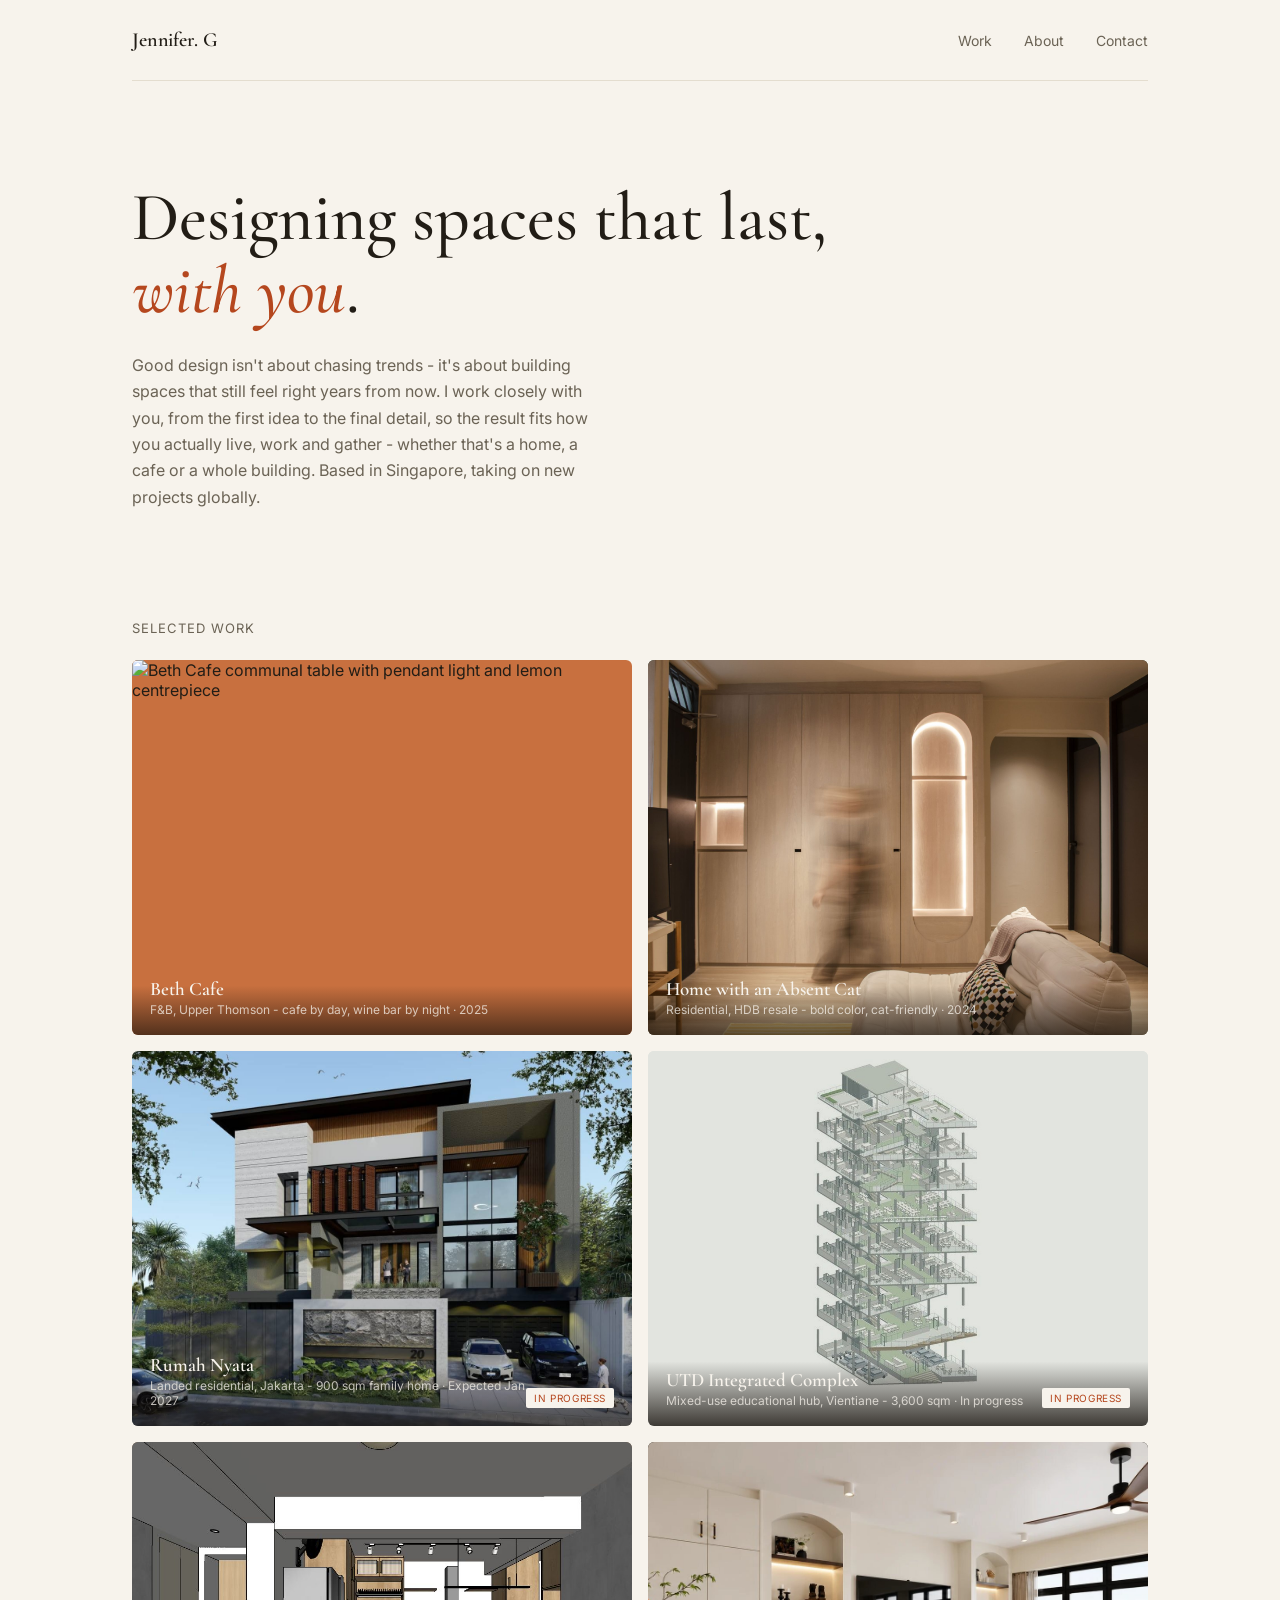
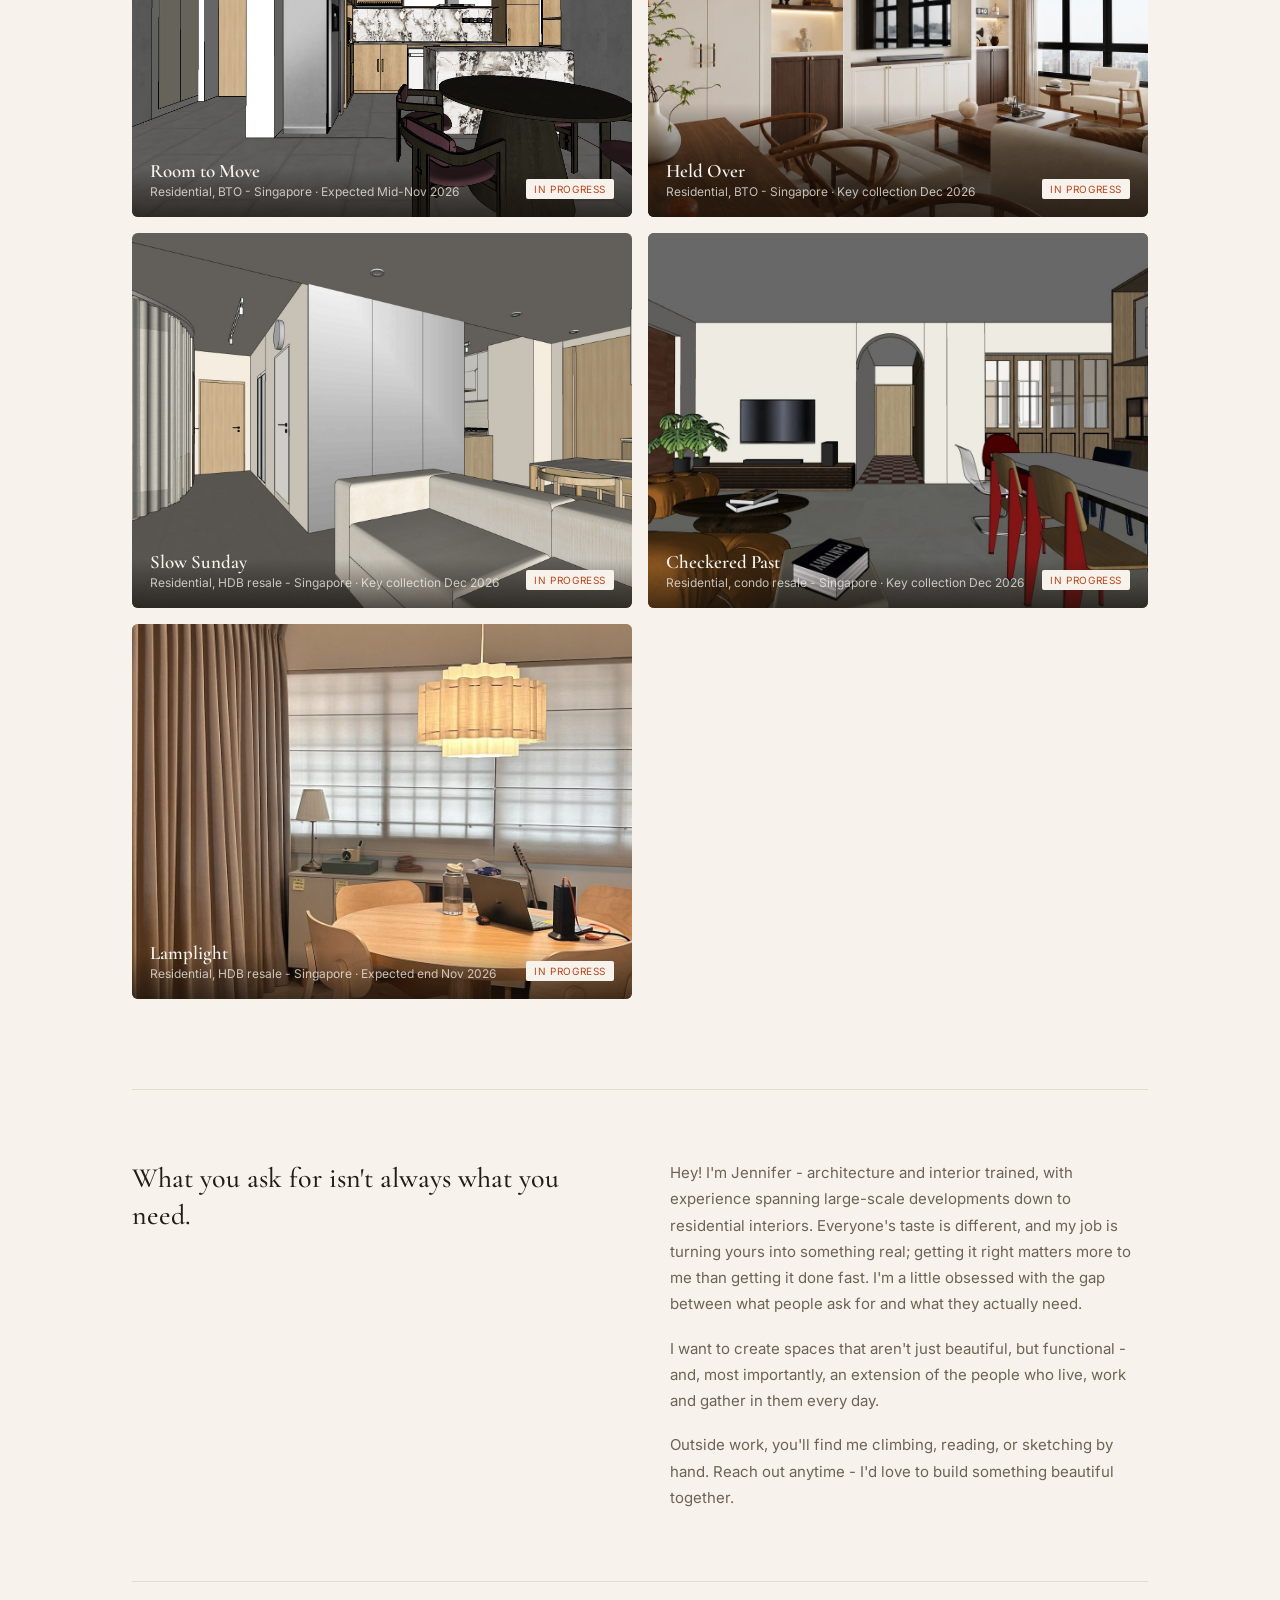
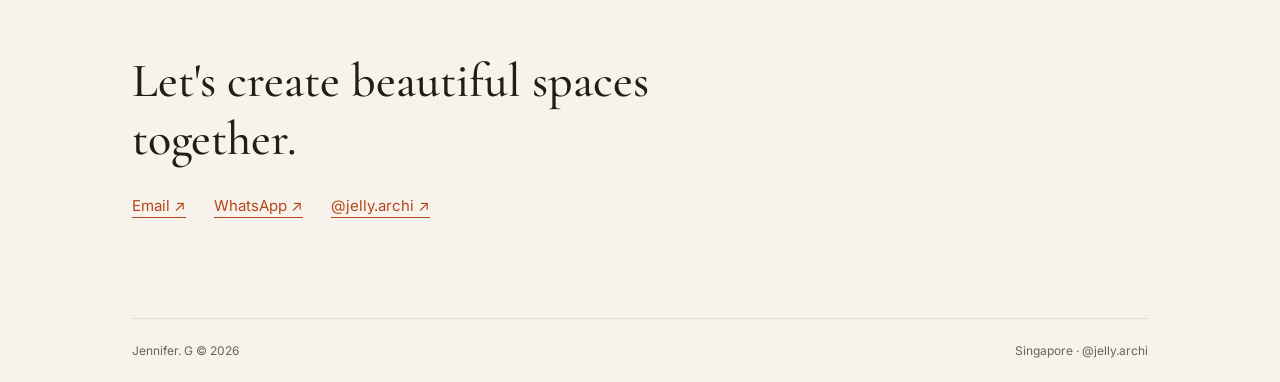
==== index.html @ eda29900 "Held Over: new living and dining renders, new cover Five wide renders shown full width and uncropped" ====
<!DOCTYPE html>
<html lang="en">
<head>
<meta charset="UTF-8">
<meta name="viewport" content="width=device-width, initial-scale=1.0">
<title>Jennifer. G - Interiors &amp; Architecture</title>
<link rel="preconnect" href="https://fonts.googleapis.com">
<link rel="preconnect" href="https://fonts.gstatic.com" crossorigin>
<link href="https://fonts.googleapis.com/css2?family=Cormorant+Garamond:ital,wght@0,500;0,600;1,500&family=Inter:wght@400;500&display=swap" rel="stylesheet">
<link rel="stylesheet" href="styles.css">
<link rel="icon" href="favicon.ico" sizes="any">
<link rel="icon" type="image/png" href="favicon-32.png">
<link rel="apple-touch-icon" href="apple-touch-icon.png">
</head>
<body>

<div class="wrap">

  <nav>
    <div class="logo">Jennifer. G</div>
    <div class="links">
      <a href="#work">Work</a>
      <a href="#about">About</a>
      <a href="#contact">Contact</a>
    </div>
  </nav>

  <section class="hero">
    <h1>Designing spaces that last, <em>with you</em>.</h1>
    <p>Good design isn't about chasing trends - it's about building spaces that still feel right years from now. I work closely with you, from the first idea to the final detail, so the result fits how you actually live, work and gather - whether that's a home, a cafe or a whole building. Based in Singapore, taking on new projects globally.</p>
  </section>

  <section class="work" id="work">
    <div class="section-label">Selected work</div>
    <div class="grid">

      <a class="card ph1" href="beth-cafe.html">
        <img loading="lazy" decoding="async" src="hero.jpg" alt="Beth Cafe communal table with pendant light and lemon centrepiece">
        <div class="meta">
          <div>
            <span class="name">Beth Cafe</span>
            <span class="room">F&amp;B, Upper Thomson - cafe by day, wine bar by night · 2025</span>
          </div>
        </div>
      </a>

      <a class="card ph2" href="absent-cat.html">
        <img loading="lazy" decoding="async" src="cindy-hero.jpg" alt="Home with an Absent Cat living room with arched lit niche">
        <div class="meta">
          <div>
            <span class="name">Home with an Absent Cat</span>
            <span class="room">Residential, HDB resale - bold color, cat-friendly · 2024</span>
          </div>
        </div>
      </a>

      <a class="card ph3" href="rumah-nyata.html">
        <img loading="lazy" decoding="async" src="rumah-hero.jpg" alt="Rumah Nyata exterior facade at dusk">
        <div class="meta">
          <div>
            <span class="name">Rumah Nyata</span>
            <span class="room">Landed residential, Jakarta - 900 sqm family home · Expected Jan 2027</span>
          </div>
          <span class="tag">In progress</span>
        </div>
      </a>

      <a class="card ph8" href="utd-integrated-complex.html">
        <img loading="lazy" decoding="async" src="utd-cover.jpg" alt="UTD Integrated Complex exploded axonometric">
        <div class="meta">
          <div>
            <span class="name">UTD Integrated Complex</span>
            <span class="room">Mixed-use educational hub, Vientiane - 3,600 sqm · In progress</span>
          </div>
          <span class="tag">In progress</span>
        </div>
      </a>

      <a class="card ph4" href="room-to-move.html">
        <img loading="lazy" decoding="async" src="room-hero.jpg" alt="Room to Move kitchen with marble waterfall island">
        <div class="meta">
          <div>
            <span class="name">Room to Move</span>
            <span class="room">Residential, BTO - Singapore · Expected Mid-Nov 2026</span>
          </div>
          <span class="tag">In progress</span>
        </div>
      </a>

      <a class="card ph5" href="held-over.html">
        <img loading="lazy" decoding="async" src="held-living-hero.jpg" alt="Held Over living room with arched lit niches and city view windows">
        <div class="meta">
          <div>
            <span class="name">Held Over</span>
            <span class="room">Residential, BTO - Singapore · Key collection Dec 2026</span>
          </div>
          <span class="tag">In progress</span>
        </div>
      </a>

      <a class="card ph6" href="slow-sunday.html">
        <img loading="lazy" decoding="async" src="slow-sunday-living-curtain.jpg" alt="Slow Sunday living room between the curved curtains and the dining area">
        <div class="meta">
          <div>
            <span class="name">Slow Sunday</span>
            <span class="room">Residential, HDB resale - Singapore · Key collection Dec 2026</span>
          </div>
          <span class="tag">In progress</span>
        </div>
      </a>

      <a class="card ph9" href="checkered-past.html">
        <img loading="lazy" decoding="async" src="checkered-living.jpg" alt="Checkered Past living and dining room looking toward the arched doorway and checkerboard entry">
        <div class="meta">
          <div>
            <span class="name">Checkered Past</span>
            <span class="room">Residential, condo resale - Singapore · Key collection Dec 2026</span>
          </div>
          <span class="tag">In progress</span>
        </div>
      </a>

      <a class="card ph7" href="lamplight.html">
        <img loading="lazy" decoding="async" src="lamplight-cover.jpg" alt="Lamplight dining corner under a glowing pleated pendant, with taupe curtains and a round oak table">
        <div class="meta">
          <div>
            <span class="name">Lamplight</span>
            <span class="room">Residential, HDB resale - Singapore · Expected end Nov 2026</span>
          </div>
          <span class="tag">In progress</span>
        </div>
      </a>

    </div>
  </section>

  <section class="about" id="about">
    <h2>What you ask for isn't always what you need.</h2>
    <div class="about-text">
      <p>
        Hey! I'm Jennifer - architecture and interior trained, with experience spanning large-scale developments down to residential interiors. Everyone's taste is different, and my job is turning yours into something real; getting it right matters more to me than getting it done fast. I'm a little obsessed with the gap between what people ask for and what they actually need.
      </p>
      <p>
        I want to create spaces that aren't just beautiful, but functional - and, most importantly, an extension of the people who live, work and gather in them every day.
      </p>
      <p>
        Outside work, you'll find me climbing, reading, or sketching by hand. Reach out anytime - I'd love to build something beautiful together.
      </p>
    </div>
  </section>

  <section class="contact" id="contact">
    <h2>Let's create beautiful spaces together.</h2>
    <div class="links">
      <a class="cta" href="mailto:jennifer.gautama.97@gmail.com">Email ↗</a>
      <a class="cta" href="https://wa.me/6596407250" target="_blank" rel="noopener">WhatsApp ↗</a>
      <a class="cta" href="https://instagram.com/jelly.archi" target="_blank" rel="noopener">@jelly.archi ↗</a>
    </div>
  </section>

  <footer>
    <span>Jennifer. G © 2026</span>
    <span>Singapore · <a href="https://instagram.com/jelly.archi" target="_blank" rel="noopener">@jelly.archi</a></span>
  </footer>

</div>

</body>
</html>
---- styles.css ----
:root {
  --bg: #F7F3EC;
  --bg-card: #EFE8D9;
  --ink: #221D16;
  --ink-soft: #6B6355;
  --line: #E4DDCF;
  --accent: #B5471E;
  --font-display: 'Cormorant Garamond', serif;
  --font-body: 'Inter', -apple-system, sans-serif;
}

* { box-sizing: border-box; margin: 0; padding: 0; }

body {
  background: var(--bg);
  color: var(--ink);
  font-family: var(--font-body);
  -webkit-font-smoothing: antialiased;
}

a { color: inherit; text-decoration: none; }

.wrap {
  max-width: 1080px;
  margin: 0 auto;
  padding: 0 32px;
}

/* ---------- nav ---------- */

nav {
  display: flex;
  align-items: center;
  justify-content: space-between;
  flex-wrap: wrap;
  gap: 10px;
  padding: 28px 0;
  border-bottom: 1px solid var(--line);
}

nav .logo {
  font-family: var(--font-display);
  font-weight: 600;
  font-size: 20px;
  letter-spacing: 0.01em;
}

nav .links {
  display: flex;
  gap: 32px;
  font-size: 14px;
  color: var(--ink-soft);
}

nav .links a:hover { color: var(--ink); }

/* ---------- hero ---------- */

.hero {
  padding: 100px 0 70px;
}

.hero h1 {
  font-family: var(--font-display);
  font-weight: 500;
  font-size: clamp(40px, 6vw, 68px);
  line-height: 1.08;
  max-width: 780px;
}

.hero h1 em {
  color: var(--accent);
  font-style: italic;
}

.hero p {
  max-width: 460px;
  margin-top: 24px;
  font-size: 16px;
  line-height: 1.65;
  color: var(--ink-soft);
}

/* ---------- work grid ---------- */

.section-label {
  font-size: 13px;
  color: var(--ink-soft);
  text-transform: uppercase;
  letter-spacing: 0.08em;
  margin-bottom: 24px;
}

.work {
  padding: 40px 0 90px;
}

.grid {
  display: grid;
  grid-template-columns: repeat(2, 1fr);
  gap: 16px;
}

/* tablets & phones: one project per row */
@media (max-width: 900px) {
  .grid { grid-template-columns: 1fr; }
}

.card {
  position: relative;
  background: var(--bg-card);
  aspect-ratio: 4/3;
  display: flex;
  align-items: flex-end;
  overflow: hidden;
  border-radius: 6px;
}

.card.ph1 { background: #C8703F; }
.card.ph2 { background: #3E4A3D; }
.card.ph3 { background: #D9CBB4; }
.card.ph4 { background: #8A6B52; }
.card.ph5 { background: #221D16; }
.card.ph6 { background: #CDBFA8; }
.card.ph7 { background: #B89A74; }
.card.ph8 { background: #E2E5DF; }
.card.ph9 { background: #9C4A35; }
.card.ph8 .meta,
.card.ph5 .meta { background: linear-gradient(to top, rgba(20,15,10,0.8), rgba(20,15,10,0) 85%); }
.card.ph5 .name, .card.ph5 .room { text-shadow: 0 1px 12px rgba(20,15,10,0.6); }
.card.ph5 .meta { padding-top: 56px; background: linear-gradient(to top, rgba(20,15,10,0.8), rgba(20,15,10,0.5) 60%, rgba(20,15,10,0)); }

.card img {
  position: absolute;
  inset: 0;
  width: 100%;
  height: 100%;
  object-fit: cover;
}

.card .meta {
  position: relative;
  z-index: 1;
  width: 100%;
  padding: 18px;
  display: flex;
  justify-content: space-between;
  align-items: flex-end;
  background: linear-gradient(to top, rgba(20,15,10,0.65), rgba(20,15,10,0) 65%);
}

.card .name {
  color: #F7F3EC;
  font-family: var(--font-display);
  font-weight: 600;
  font-size: 19px;
}

.card .room {
  color: #F7F3EC;
  opacity: 0.75;
  font-size: 12px;
  display: block;
  margin-top: 2px;
}

.tag {
  font-size: 10px;
  letter-spacing: 0.06em;
  text-transform: uppercase;
  color: var(--accent);
  background: #F7F3EC;
  padding: 4px 8px;
  border-radius: 2px;
  white-space: nowrap;
}

/* ---------- about ---------- */

.about {
  padding: 70px 0;
  border-top: 1px solid var(--line);
  display: grid;
  grid-template-columns: 1fr 1fr;
  gap: 60px;
}

.about h2 {
  font-family: var(--font-display);
  font-weight: 500;
  font-size: 28px;
  line-height: 1.3;
}

.about p {
  font-size: 15px;
  line-height: 1.75;
  color: var(--ink-soft);
}

.about p + p {
  margin-top: 18px;
}

/* ---------- contact ---------- */

.contact {
  padding: 70px 0 100px;
  border-top: 1px solid var(--line);
}

.contact h2 {
  font-family: var(--font-display);
  font-size: clamp(32px, 5vw, 48px);
  font-weight: 500;
  max-width: 620px;
}

.contact .links {
  display: flex;
  flex-wrap: wrap;
  gap: 28px;
  margin-top: 28px;
}

.contact .cta {
  display: inline-block;
  font-size: 15px;
  color: var(--accent);
  border-bottom: 1px solid var(--accent);
  padding-bottom: 2px;
}

footer {
  padding: 24px 0;
  border-top: 1px solid var(--line);
  font-size: 12px;
  color: var(--ink-soft);
  display: flex;
  justify-content: space-between;
}

/* ---------- project detail pages ---------- */

.back-link {
  display: inline-flex;
  align-items: center;
  gap: 6px;
  font-size: 13px;
  color: var(--ink-soft);
  margin: 32px 0 0;
}

.back-link:hover { color: var(--ink); }

.project-intro {
  padding: 24px 0 28px;
}

.project-intro .tag {
  margin-bottom: 14px;
  display: inline-block;
}

.project-intro h1 {
  font-family: var(--font-display);
  font-weight: 500;
  font-size: clamp(32px, 5vw, 52px);
  line-height: 1.12;
  max-width: 720px;
}

.project-meta {
  margin-top: 20px;
  display: grid;
  grid-template-columns: max-content 1fr;
  column-gap: 16px;
  row-gap: 8px;
  max-width: 420px;
}

.project-meta dt {
  font-size: 12px;
  color: var(--ink-soft);
  text-transform: uppercase;
  letter-spacing: 0.06em;
}

.project-meta dd {
  font-size: 13px;
  color: var(--ink);
}

.project-hero-img {
  width: 100%;
  aspect-ratio: 16/10;
  object-fit: cover;
  display: block;
  border-radius: 6px;
  background: var(--bg-card);
}

/* drawings: show the whole sheet instead of cropping */
.project-hero-img.contain { object-fit: contain; background: #FFFFFF; }

.project-body {
  padding: 40px 0 0;
}

/* no gallery below: leave room before the contact rule */
.project-body.solo { padding-bottom: 90px; }

.project-body p {
  font-family: var(--font-body);
  font-size: 17px;
  line-height: 1.75;
  color: var(--ink-soft);
  max-width: 620px;
}

.project-rule {
  border: none;
  border-top: 1px solid var(--line);
  margin: 40px 0 0;
}

.gallery {
  padding: 36px 0 90px;
  display: grid;
  grid-template-columns: repeat(2, 1fr);
  gap: 16px;
}

.gallery-portrait { grid-template-columns: repeat(3, 1fr); }
.gallery.gallery-portrait img { aspect-ratio: 3/4; }
.gallery.gallery-portrait img.wide { grid-column: 1 / -1; aspect-ratio: 16/9; }
.gallery.gallery-before { padding-top: 0; }

.gallery img {
  width: 100%;
  aspect-ratio: 4/3;
  object-fit: cover;
  display: block;
  background: var(--bg-card);
  border-radius: 6px;
}

.gallery img.full { grid-column: 1 / -1; aspect-ratio: auto; }

/* ---------- responsive ---------- */

@media (max-width: 640px) {
  .wrap { padding: 0 20px; }
  .about { grid-template-columns: 1fr; gap: 24px; padding: 50px 0; }
  nav { padding: 20px 0; }
  nav .links { gap: 16px; font-size: 13px; }
  .hero { padding: 60px 0 44px; }
  .hero p { max-width: 100%; }
  .work { padding: 24px 0 60px; }
  .grid { grid-template-columns: 1fr; }
  .card { aspect-ratio: 3/2; }
  .contact { padding: 50px 0 70px; }
  footer { flex-direction: column; gap: 6px; }
  .project-hero-img { aspect-ratio: 4/3; }
  .gallery, .gallery-portrait { grid-template-columns: 1fr; gap: 12px; }
}

@media (max-width: 400px) {
  .card .meta { flex-direction: column; align-items: flex-start; gap: 8px; }
  nav .logo { font-size: 15px; }
  nav .links { gap: 12px; font-size: 12px; }
}

/* ---------- previous iterations (small thumbnail grid + lightbox) ---------- */

.iterations {
  padding: 36px 0 90px;
  border-top: 1px solid var(--line);
  margin-top: 40px;
}

.iterations .section-label { font-weight: 400; margin-bottom: 18px; }

.iter-grid {
  display: grid;
  grid-template-columns: repeat(auto-fill, minmax(120px, 1fr));
  gap: 10px;
}

.iter-thumb {
  display: block;
  border-radius: 4px;
  overflow: hidden;
  background: var(--bg-card);
}

.iter-thumb img {
  display: block;
  width: 100%;
  height: auto;
  aspect-ratio: 1/1;
  object-fit: cover;
  opacity: 0.85;
  transition: opacity .2s, transform .3s;
}

.iter-thumb:hover img,
.iter-thumb:focus-visible img { opacity: 1; transform: scale(1.04); }

.lightbox {
  border: none;
  padding: 0;
  margin: 0;
  width: 100vw;
  height: 100vh;
  height: 100dvh;
  max-width: none;
  max-height: none;
  background: #14100B;
  color: #F7F3EC;
}

.lightbox[open] { display: flex; align-items: center; justify-content: center; }
.lightbox::backdrop { background: rgba(20,15,10,0.92); }

.lightbox figure {
  flex: 1;
  height: 100%;
  display: flex;
  flex-direction: column;
  align-items: center;
  justify-content: center;
  gap: 12px;
  padding: 56px 8px 24px;
  min-width: 0;
}

.lightbox figure img {
  max-width: 100%;
  max-height: calc(100% - 36px);
  object-fit: contain;
  border-radius: 4px;
}

.lightbox figcaption { font-size: 13px; opacity: 0.75; text-align: center; }

.lightbox button {
  background: none;
  border: none;
  color: inherit;
  cursor: pointer;
  font-size: 40px;
  line-height: 1;
  padding: 12px 16px;
  opacity: 0.75;
  flex: none;
}

.lightbox button:hover { opacity: 1; }
.lightbox .lb-close { position: absolute; top: 8px; right: 8px; font-size: 34px; }

@media (max-width: 640px) {
  .iterations { padding: 28px 0 60px; margin-top: 32px; }
  .iter-grid { grid-template-columns: repeat(3, 1fr); gap: 8px; }
  .lightbox button { padding: 10px 6px; font-size: 32px; }
  .lightbox .lb-prev, .lightbox .lb-next { position: absolute; bottom: 12px; }
  .lightbox .lb-prev { left: 16px; }
  .lightbox .lb-next { right: 16px; }
  .lightbox figure { padding: 56px 0 64px; }
}

/* no gallery above yet: the project rule already draws the line */
.project-rule + .iterations { border-top: none; margin-top: 0; }

/* wide panoramic renders: show the whole frame, one per row */
.project-hero-img.wide { aspect-ratio: auto; height: auto; }
.gallery-wide { grid-template-columns: 1fr; }
.gallery.gallery-wide img { aspect-ratio: auto; height: auto; }
.gallery.gallery-wide { padding-bottom: 0; }
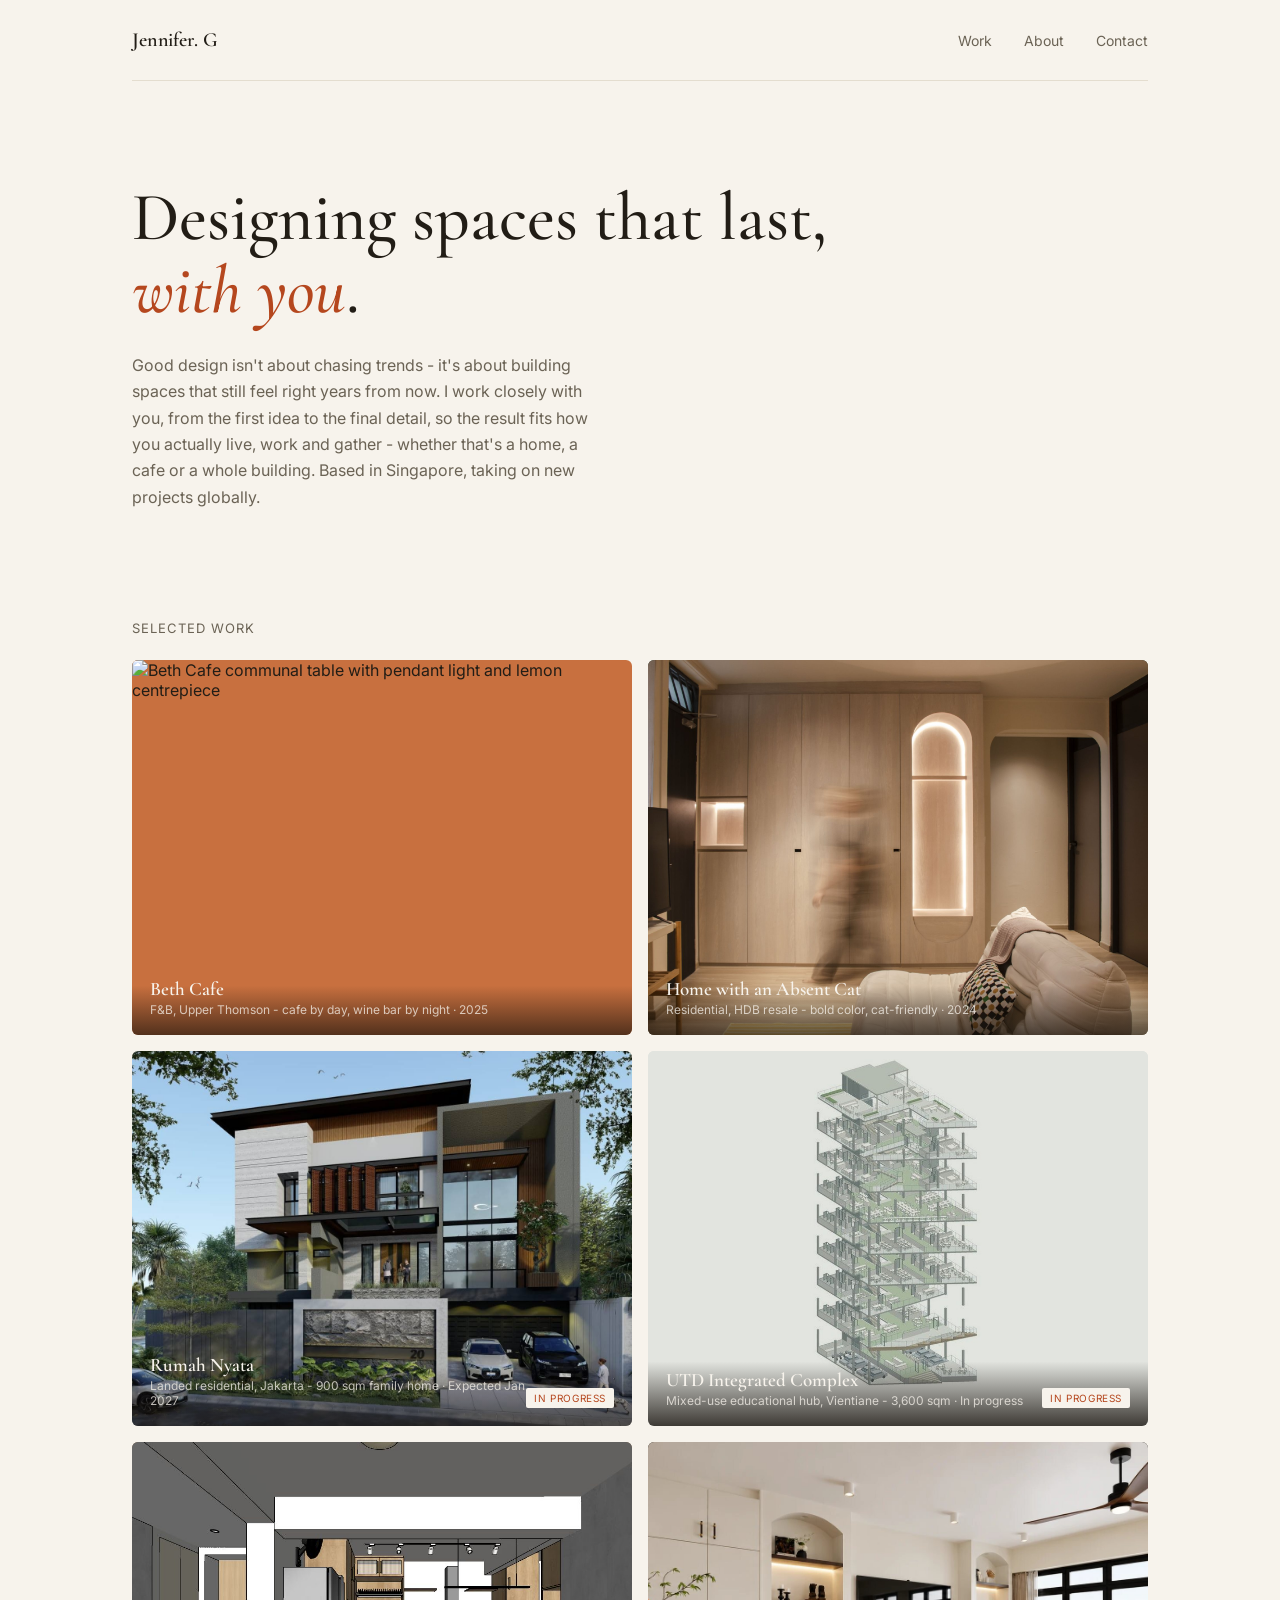
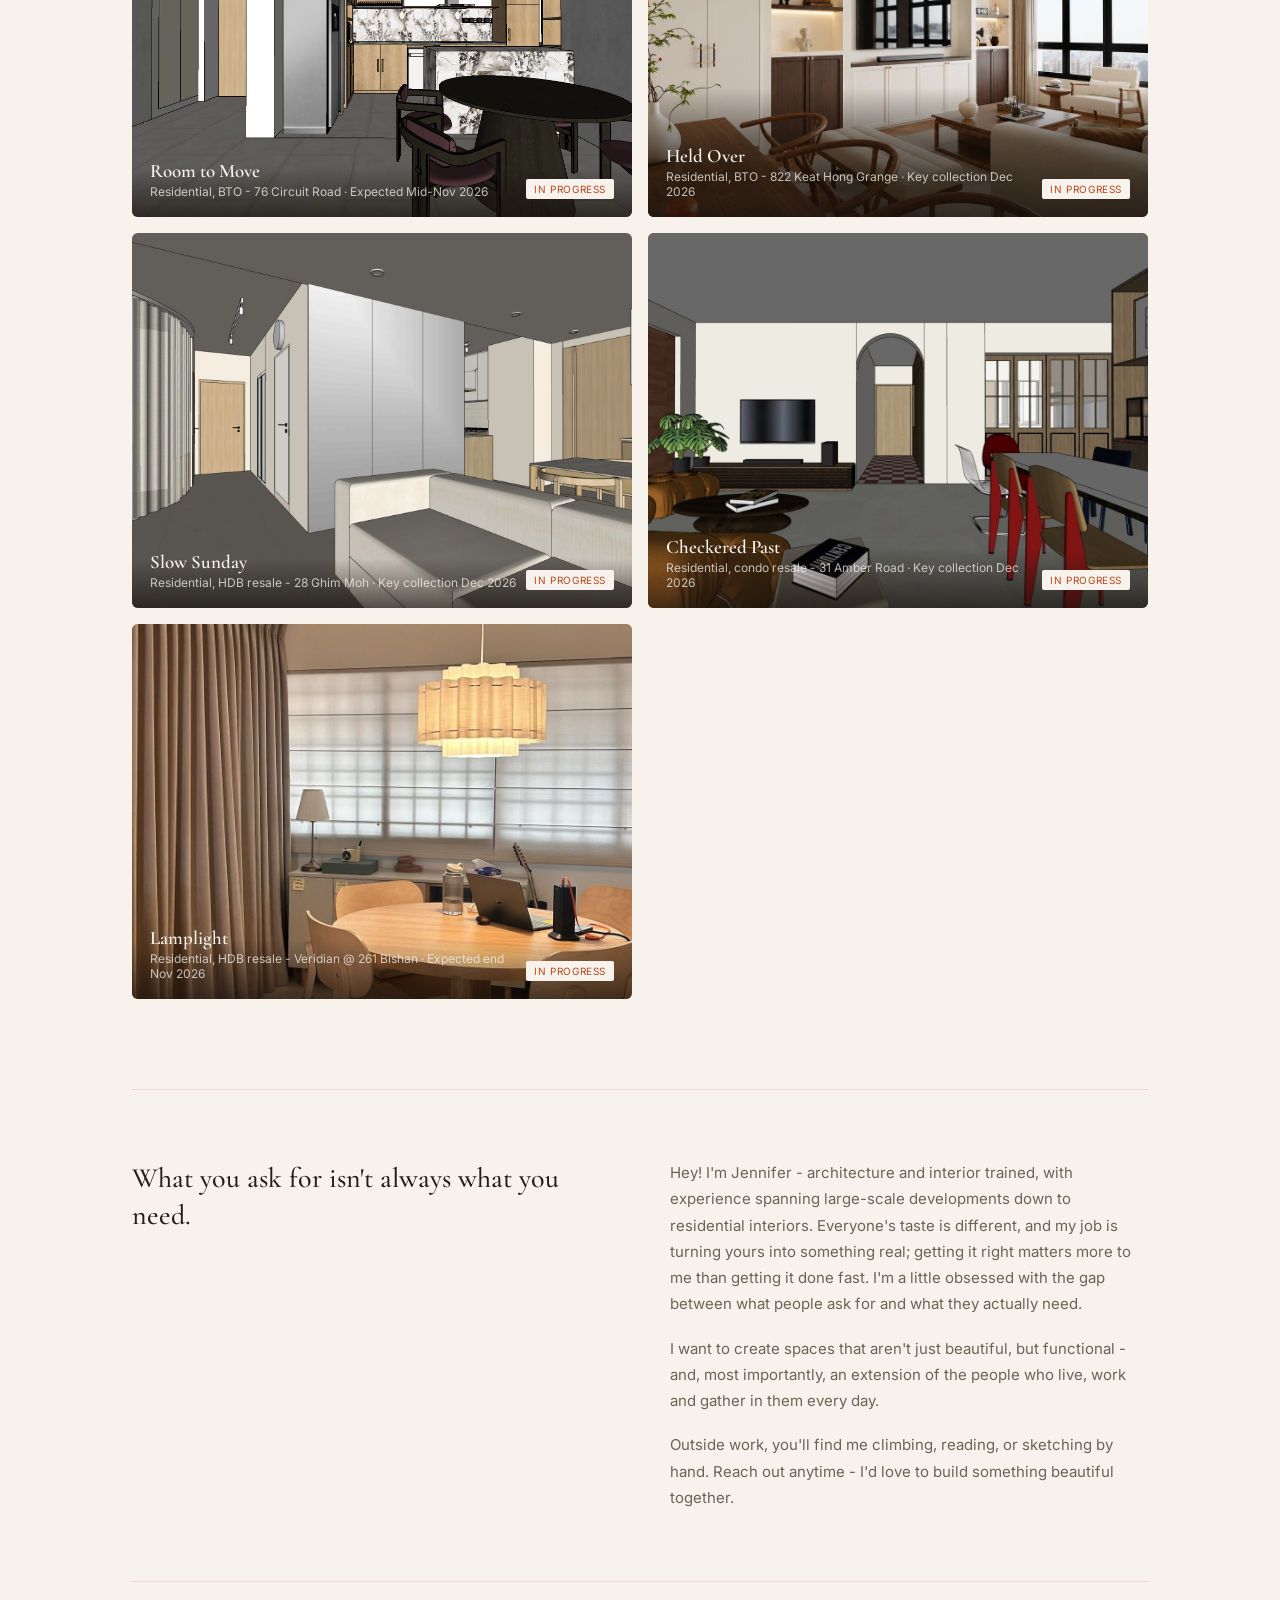
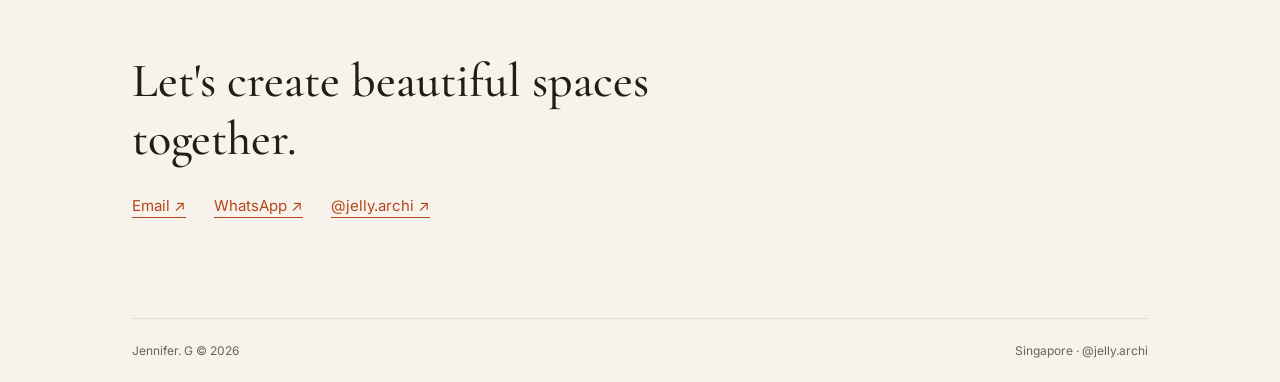
==== commit bc2ad132: "Add project addresses for Held Over, Room to Move, Slow Sunday, Checkered Past and Lamplight Co-Auth" ====
--- a/index.html
+++ b/index.html
@@ -81,7 +81,7 @@
         <div class="meta">
           <div>
             <span class="name">Room to Move</span>
-            <span class="room">Residential, BTO - Singapore · Expected Mid-Nov 2026</span>
+            <span class="room">Residential, BTO - 76 Circuit Road · Expected Mid-Nov 2026</span>
           </div>
           <span class="tag">In progress</span>
         </div>
@@ -92,7 +92,7 @@
         <div class="meta">
           <div>
             <span class="name">Held Over</span>
-            <span class="room">Residential, BTO - Singapore · Key collection Dec 2026</span>
+            <span class="room">Residential, BTO - 822 Keat Hong Grange · Key collection Dec 2026</span>
           </div>
           <span class="tag">In progress</span>
         </div>
@@ -103,7 +103,7 @@
         <div class="meta">
           <div>
             <span class="name">Slow Sunday</span>
-            <span class="room">Residential, HDB resale - Singapore · Key collection Dec 2026</span>
+            <span class="room">Residential, HDB resale - 28 Ghim Moh · Key collection Dec 2026</span>
           </div>
           <span class="tag">In progress</span>
         </div>
@@ -114,7 +114,7 @@
         <div class="meta">
           <div>
             <span class="name">Checkered Past</span>
-            <span class="room">Residential, condo resale - Singapore · Key collection Dec 2026</span>
+            <span class="room">Residential, condo resale - 31 Amber Road · Key collection Dec 2026</span>
           </div>
           <span class="tag">In progress</span>
         </div>
@@ -125,7 +125,7 @@
         <div class="meta">
           <div>
             <span class="name">Lamplight</span>
-            <span class="room">Residential, HDB resale - Singapore · Expected end Nov 2026</span>
+            <span class="room">Residential, HDB resale - Veridian @ 261 Bishan · Expected end Nov 2026</span>
           </div>
           <span class="tag">In progress</span>
         </div>
--- a/styles.css
+++ b/styles.css
@@ -477,3 +477,4 @@
 .gallery-wide { grid-template-columns: 1fr; }
 .gallery.gallery-wide img { aspect-ratio: auto; height: auto; }
 .gallery.gallery-wide { padding-bottom: 0; }
+.project-body p + p { margin-top: 18px; }
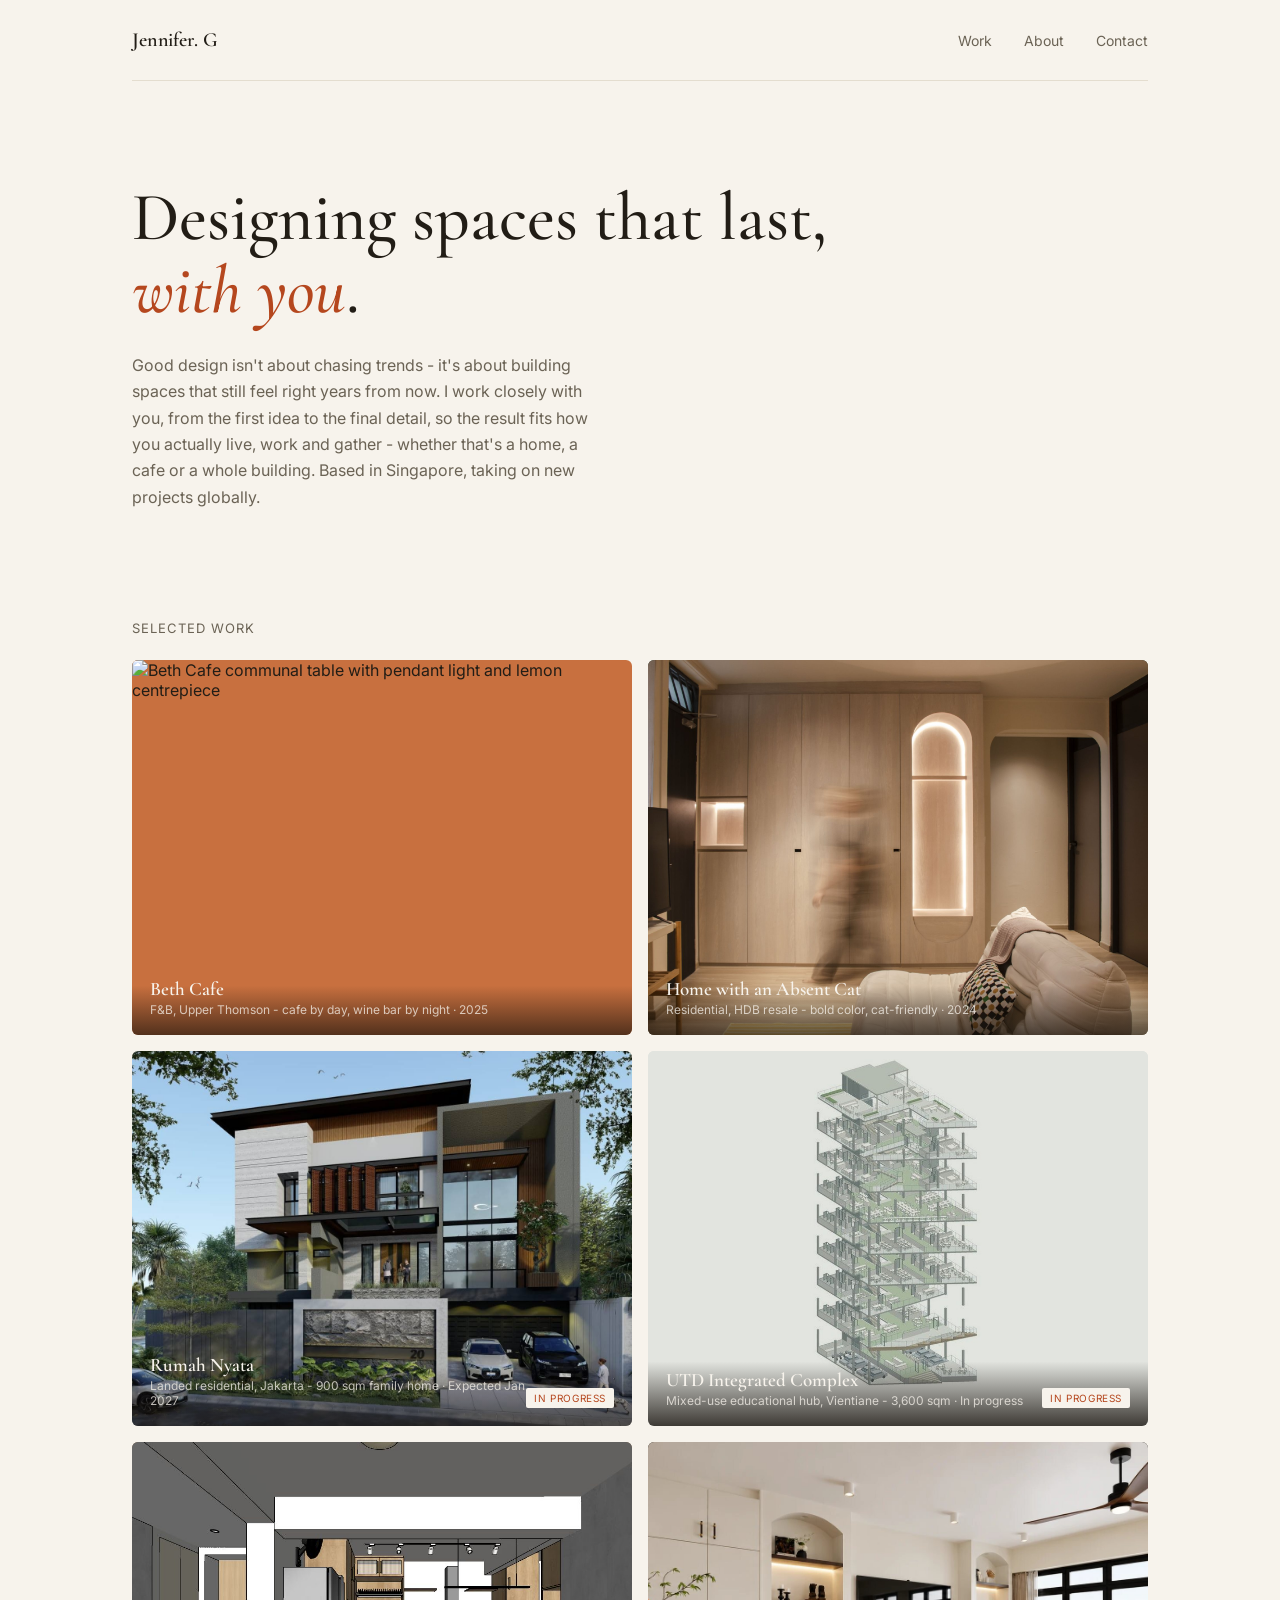
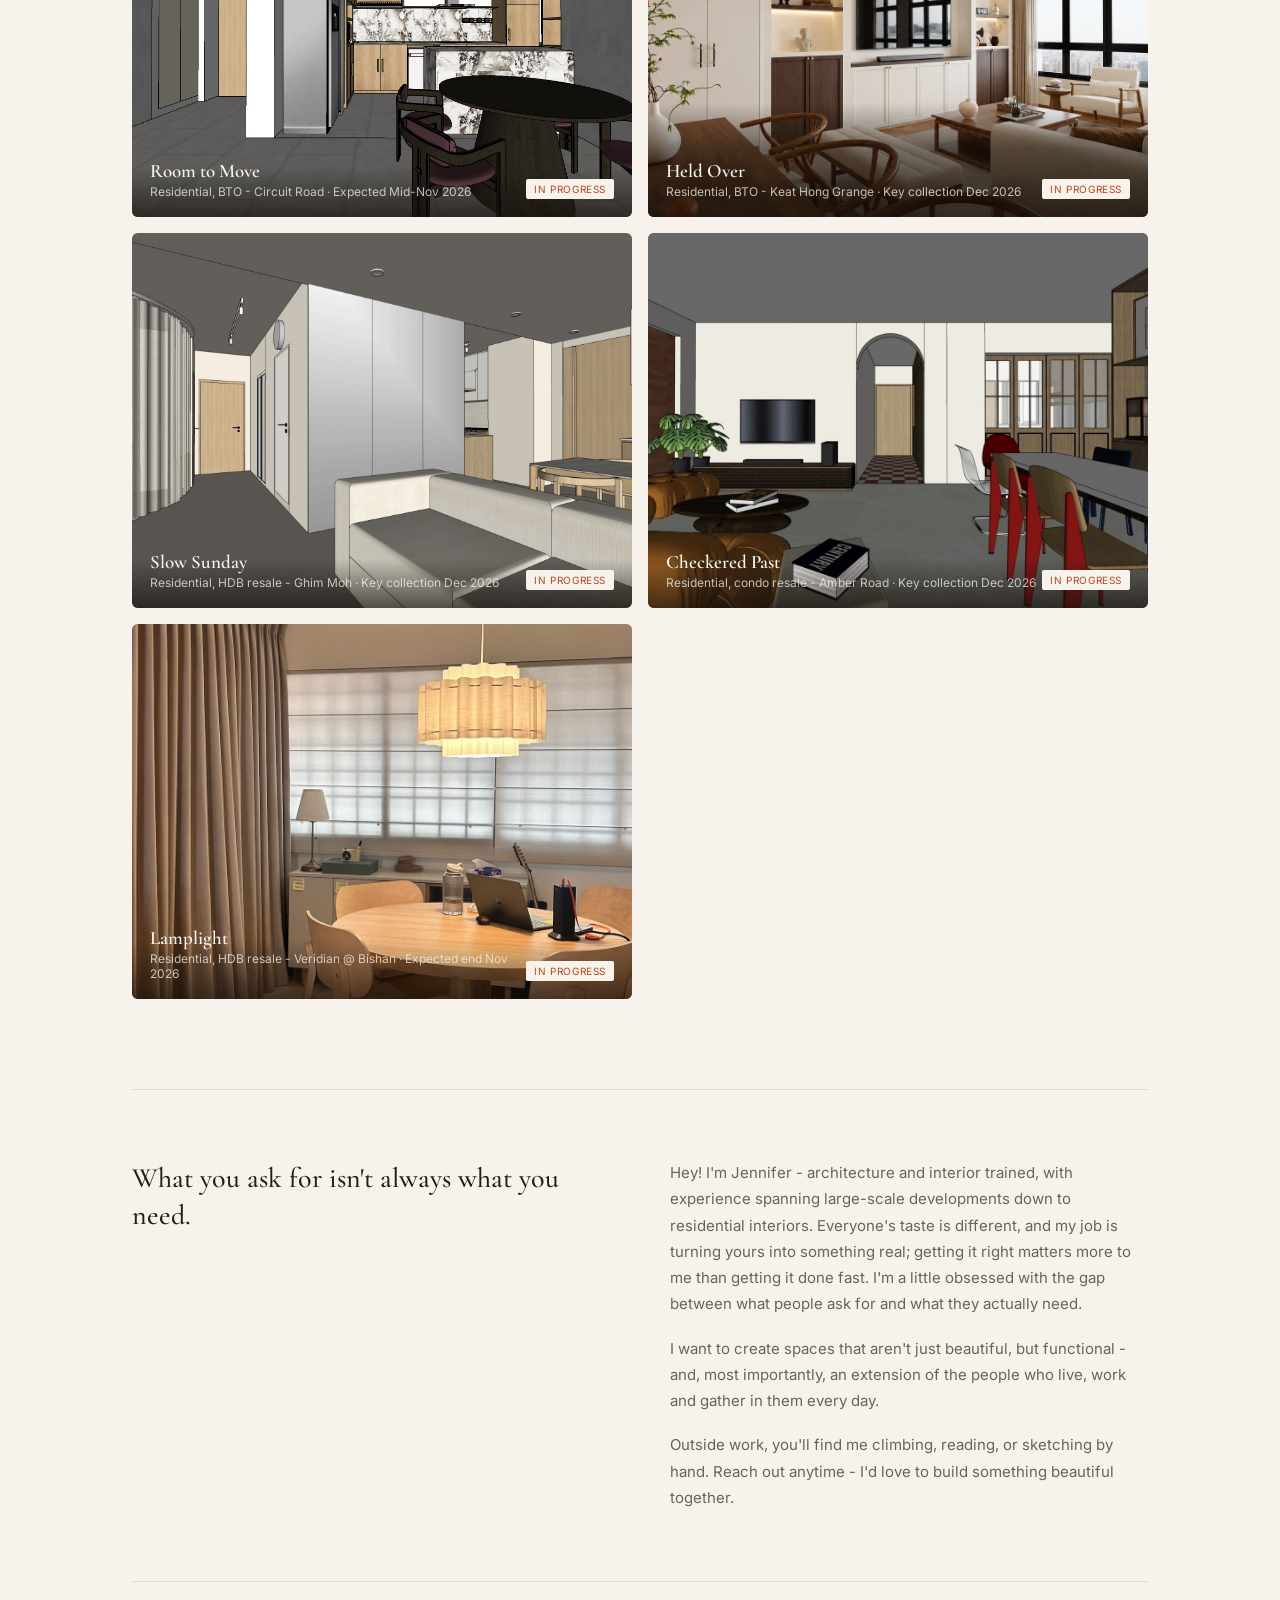
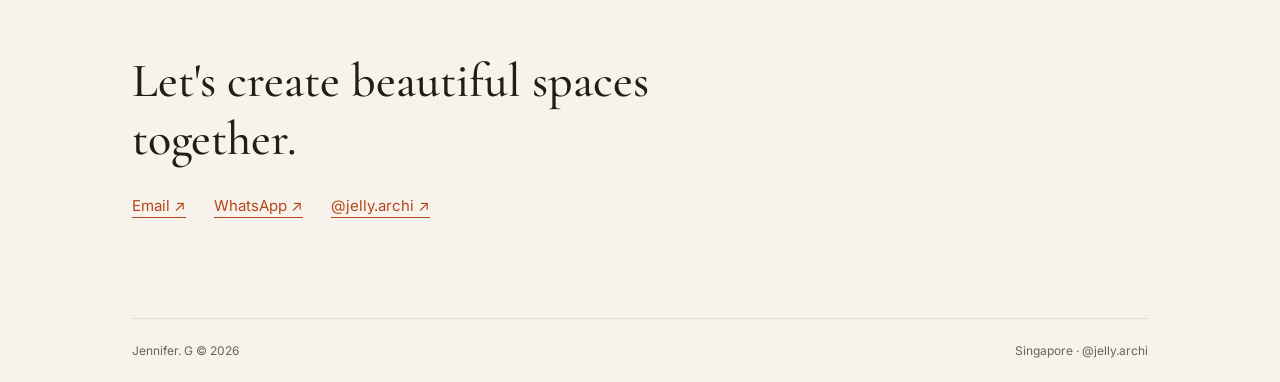
==== commit fd3ec4f4: "Locations: Singapore on project pages, street/estate only on homepage cards Co-Authored-By: Claude O" ====
--- a/index.html
+++ b/index.html
@@ -81,7 +81,7 @@
         <div class="meta">
           <div>
             <span class="name">Room to Move</span>
-            <span class="room">Residential, BTO - 76 Circuit Road · Expected Mid-Nov 2026</span>
+            <span class="room">Residential, BTO - Circuit Road · Expected Mid-Nov 2026</span>
           </div>
           <span class="tag">In progress</span>
         </div>
@@ -92,7 +92,7 @@
         <div class="meta">
           <div>
             <span class="name">Held Over</span>
-            <span class="room">Residential, BTO - 822 Keat Hong Grange · Key collection Dec 2026</span>
+            <span class="room">Residential, BTO - Keat Hong Grange · Key collection Dec 2026</span>
           </div>
           <span class="tag">In progress</span>
         </div>
@@ -103,7 +103,7 @@
         <div class="meta">
           <div>
             <span class="name">Slow Sunday</span>
-            <span class="room">Residential, HDB resale - 28 Ghim Moh · Key collection Dec 2026</span>
+            <span class="room">Residential, HDB resale - Ghim Moh · Key collection Dec 2026</span>
           </div>
           <span class="tag">In progress</span>
         </div>
@@ -114,7 +114,7 @@
         <div class="meta">
           <div>
             <span class="name">Checkered Past</span>
-            <span class="room">Residential, condo resale - 31 Amber Road · Key collection Dec 2026</span>
+            <span class="room">Residential, condo resale - Amber Road · Key collection Dec 2026</span>
           </div>
           <span class="tag">In progress</span>
         </div>
@@ -125,7 +125,7 @@
         <div class="meta">
           <div>
             <span class="name">Lamplight</span>
-            <span class="room">Residential, HDB resale - Veridian @ 261 Bishan · Expected end Nov 2026</span>
+            <span class="room">Residential, HDB resale - Veridian @ Bishan · Expected end Nov 2026</span>
           </div>
           <span class="tag">In progress</span>
         </div>
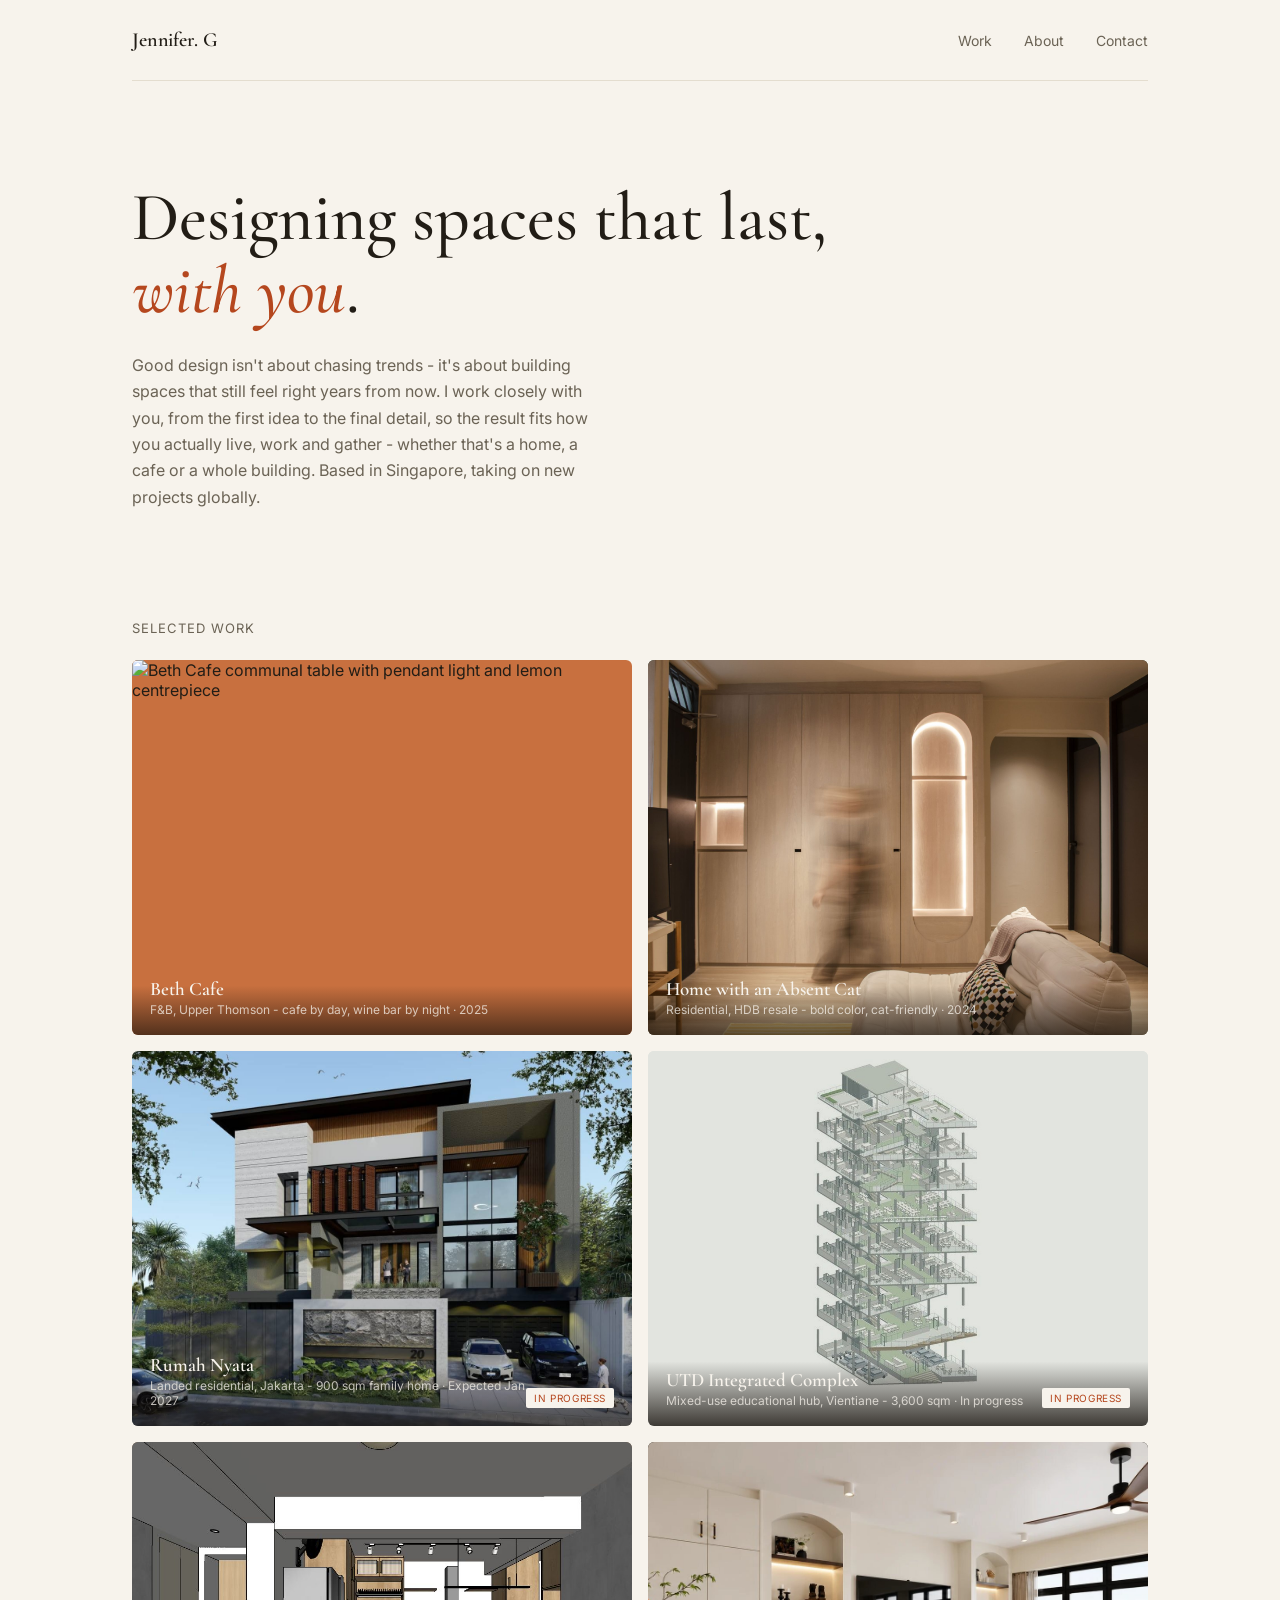
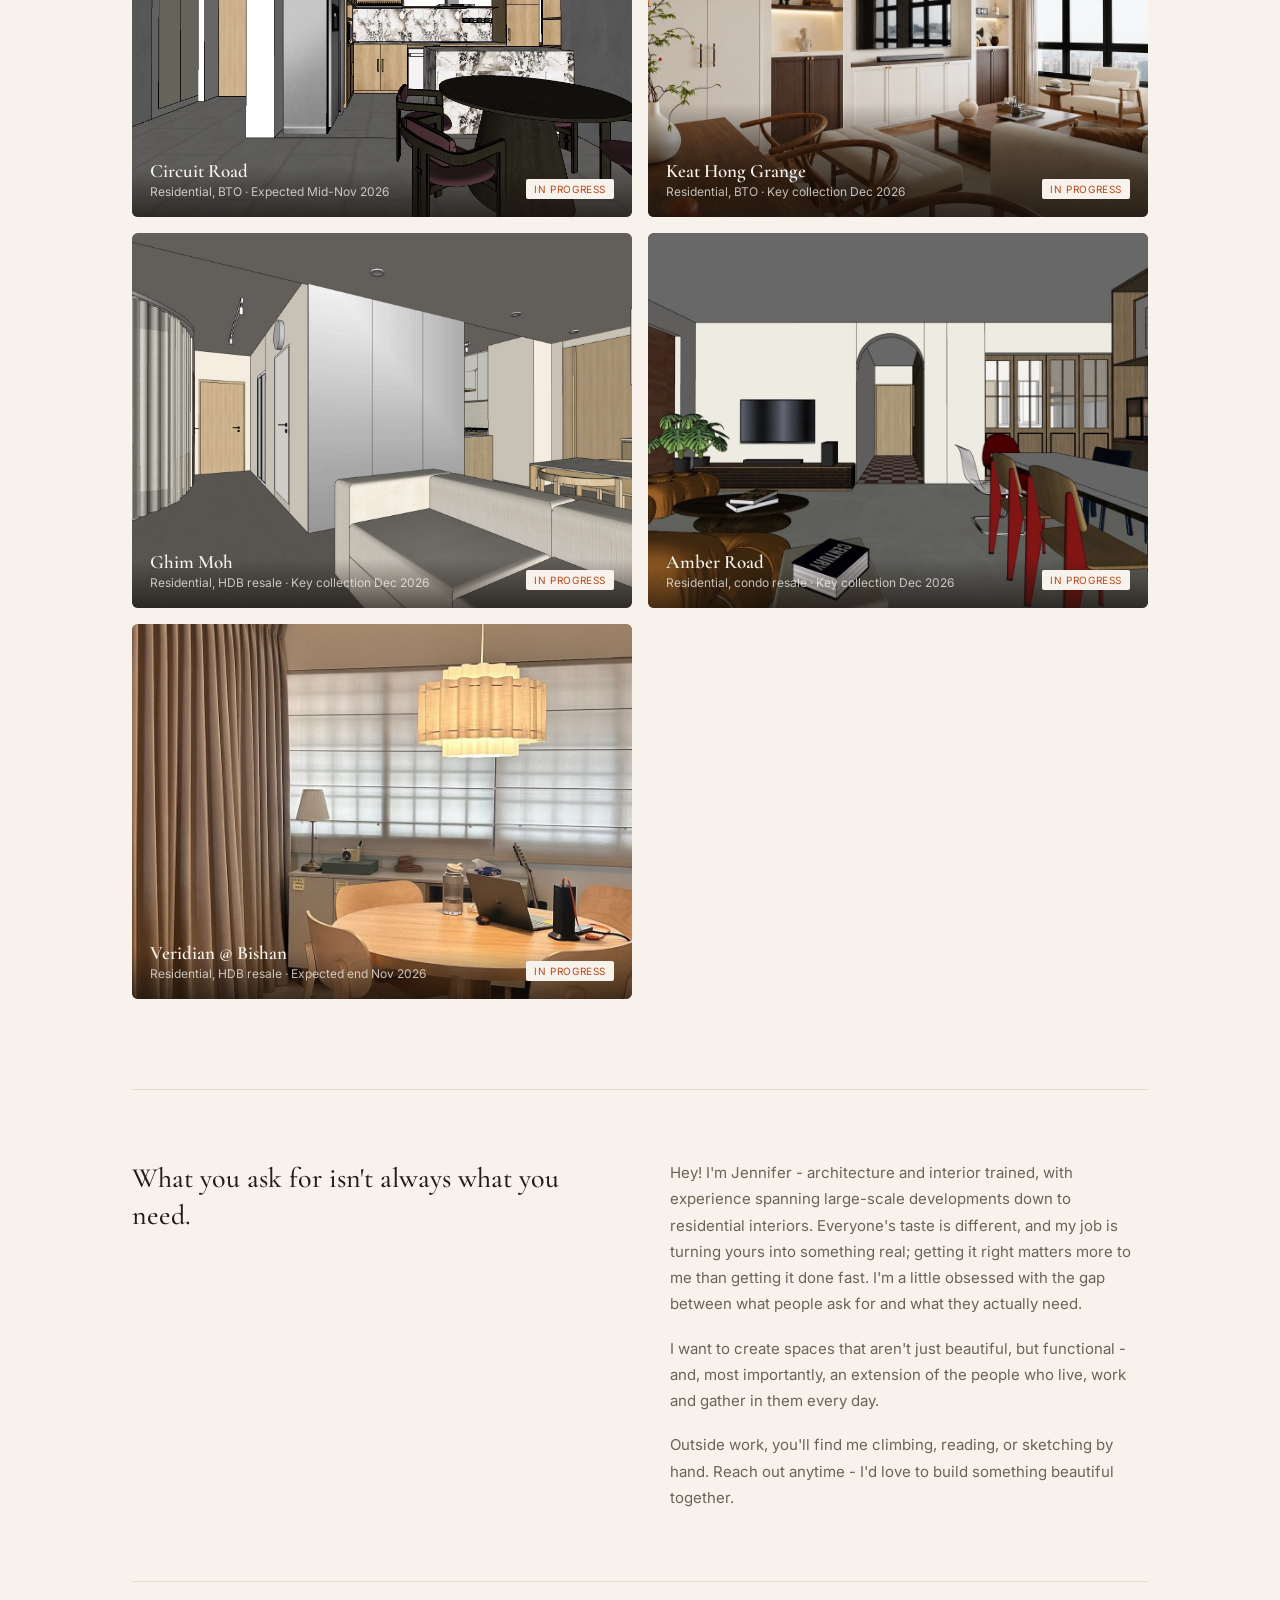
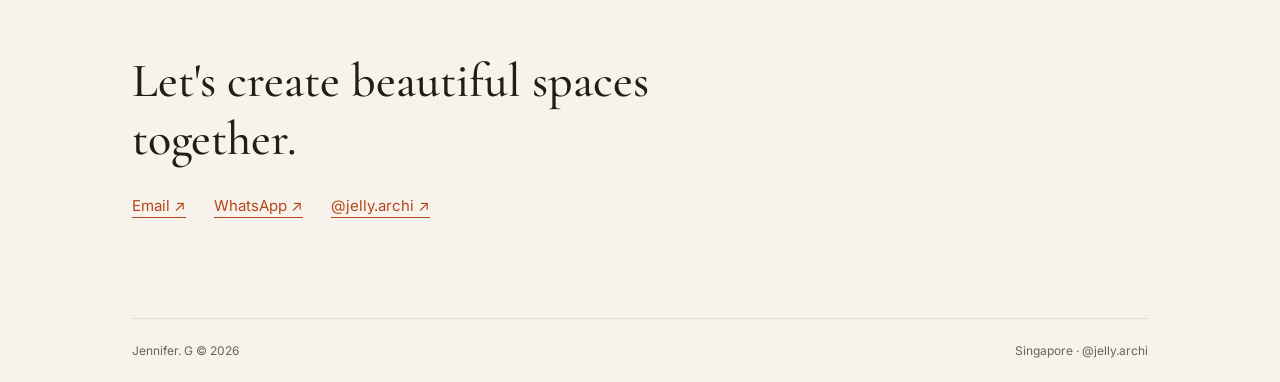
==== commit bd00b26a: "Use the location as the project name for five residential projects Held Over -> Keat Hong Grange, Ro" ====
--- a/index.html
+++ b/index.html
@@ -77,55 +77,55 @@
       </a>
 
       <a class="card ph4" href="room-to-move.html">
-        <img loading="lazy" decoding="async" src="room-hero.jpg" alt="Room to Move kitchen with marble waterfall island">
+        <img loading="lazy" decoding="async" src="room-hero.jpg" alt="Circuit Road kitchen with marble waterfall island">
         <div class="meta">
           <div>
-            <span class="name">Room to Move</span>
-            <span class="room">Residential, BTO - Circuit Road · Expected Mid-Nov 2026</span>
+            <span class="name">Circuit Road</span>
+            <span class="room">Residential, BTO · Expected Mid-Nov 2026</span>
           </div>
           <span class="tag">In progress</span>
         </div>
       </a>
 
       <a class="card ph5" href="held-over.html">
-        <img loading="lazy" decoding="async" src="held-living-hero.jpg" alt="Held Over living room with arched lit niches and city view windows">
+        <img loading="lazy" decoding="async" src="held-living-hero.jpg" alt="Keat Hong Grange living room with arched lit niches and city view windows">
         <div class="meta">
           <div>
-            <span class="name">Held Over</span>
-            <span class="room">Residential, BTO - Keat Hong Grange · Key collection Dec 2026</span>
+            <span class="name">Keat Hong Grange</span>
+            <span class="room">Residential, BTO · Key collection Dec 2026</span>
           </div>
           <span class="tag">In progress</span>
         </div>
       </a>
 
       <a class="card ph6" href="slow-sunday.html">
-        <img loading="lazy" decoding="async" src="slow-sunday-living-curtain.jpg" alt="Slow Sunday living room between the curved curtains and the dining area">
+        <img loading="lazy" decoding="async" src="slow-sunday-living-curtain.jpg" alt="Ghim Moh living room between the curved curtains and the dining area">
         <div class="meta">
           <div>
-            <span class="name">Slow Sunday</span>
-            <span class="room">Residential, HDB resale - Ghim Moh · Key collection Dec 2026</span>
+            <span class="name">Ghim Moh</span>
+            <span class="room">Residential, HDB resale · Key collection Dec 2026</span>
           </div>
           <span class="tag">In progress</span>
         </div>
       </a>
 
       <a class="card ph9" href="checkered-past.html">
-        <img loading="lazy" decoding="async" src="checkered-living.jpg" alt="Checkered Past living and dining room looking toward the arched doorway and checkerboard entry">
+        <img loading="lazy" decoding="async" src="checkered-living.jpg" alt="Amber Road living and dining room looking toward the arched doorway and checkerboard entry">
         <div class="meta">
           <div>
-            <span class="name">Checkered Past</span>
-            <span class="room">Residential, condo resale - Amber Road · Key collection Dec 2026</span>
+            <span class="name">Amber Road</span>
+            <span class="room">Residential, condo resale · Key collection Dec 2026</span>
           </div>
           <span class="tag">In progress</span>
         </div>
       </a>
 
       <a class="card ph7" href="lamplight.html">
-        <img loading="lazy" decoding="async" src="lamplight-cover.jpg" alt="Lamplight dining corner under a glowing pleated pendant, with taupe curtains and a round oak table">
+        <img loading="lazy" decoding="async" src="lamplight-cover.jpg" alt="Veridian @ Bishan dining corner under a glowing pleated pendant, with taupe curtains and a round oak table">
         <div class="meta">
           <div>
-            <span class="name">Lamplight</span>
-            <span class="room">Residential, HDB resale - Veridian @ Bishan · Expected end Nov 2026</span>
+            <span class="name">Veridian @ Bishan</span>
+            <span class="room">Residential, HDB resale · Expected end Nov 2026</span>
           </div>
           <span class="tag">In progress</span>
         </div>
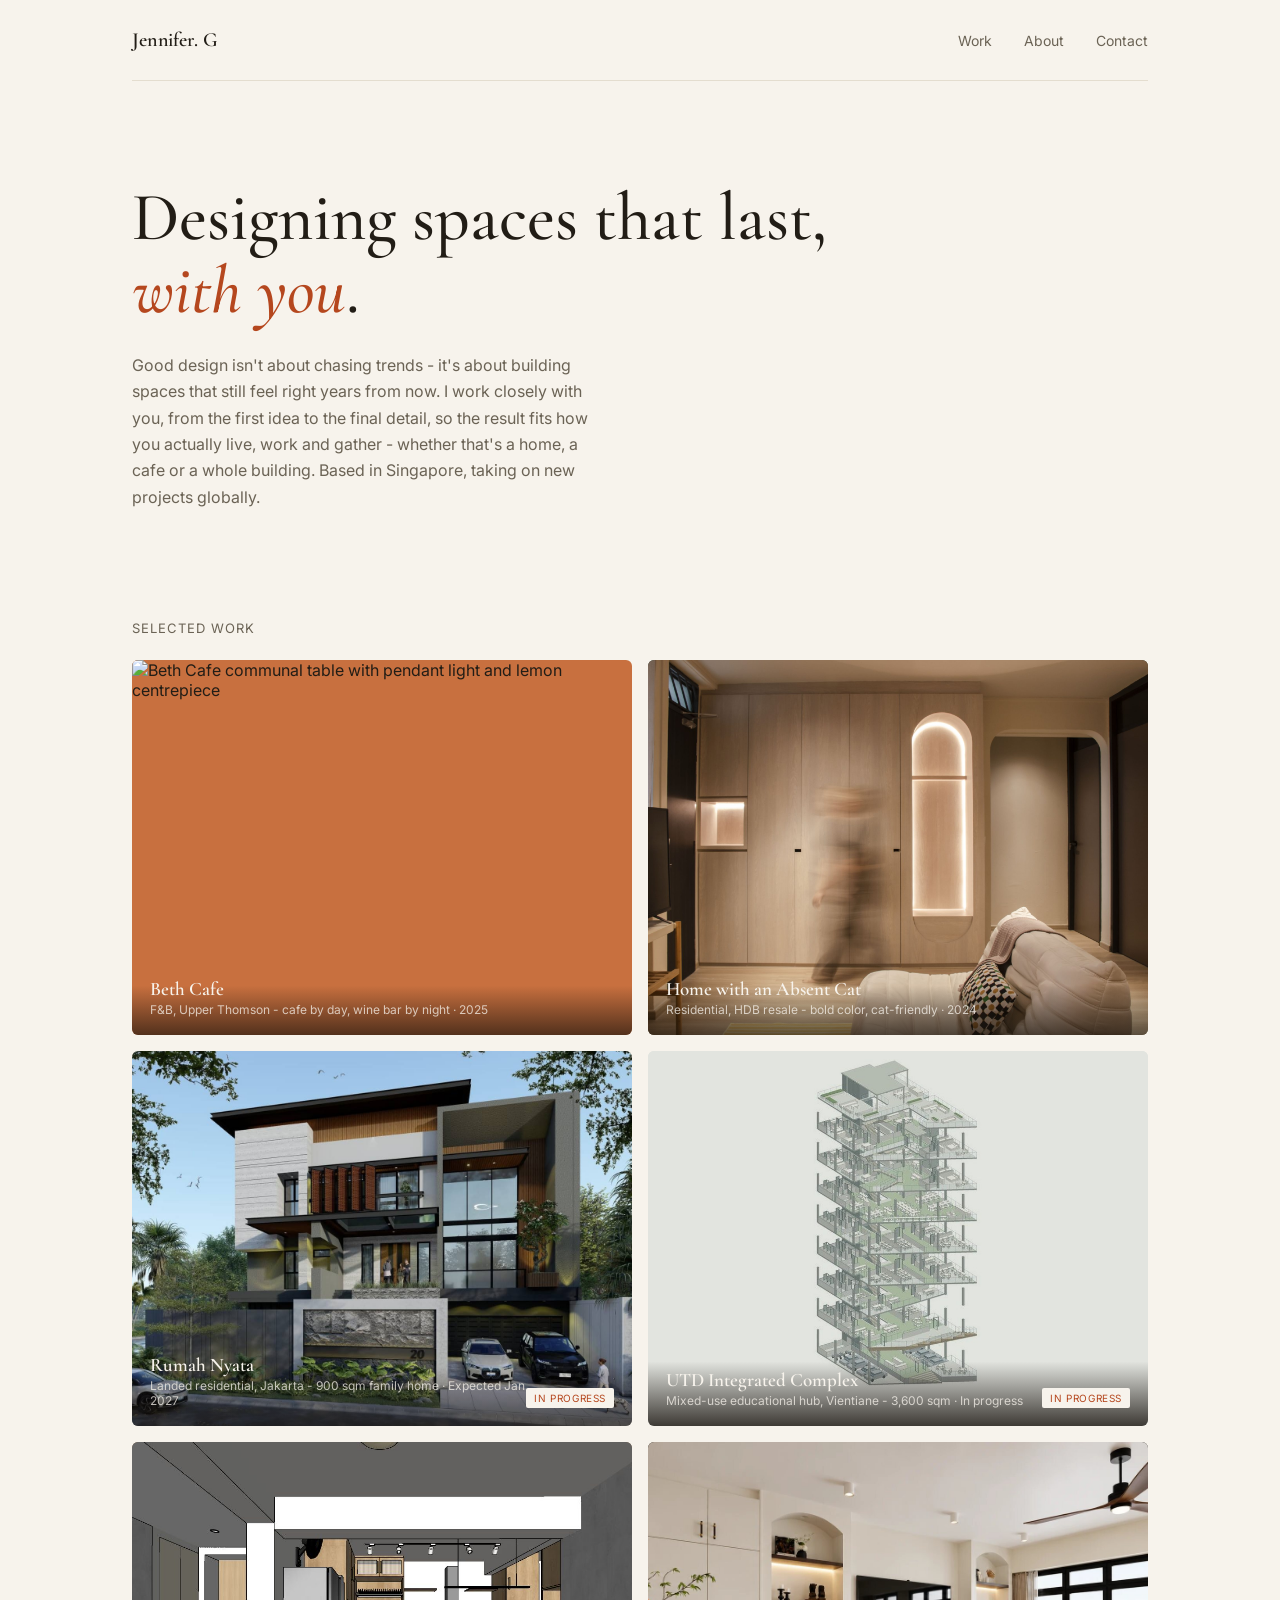
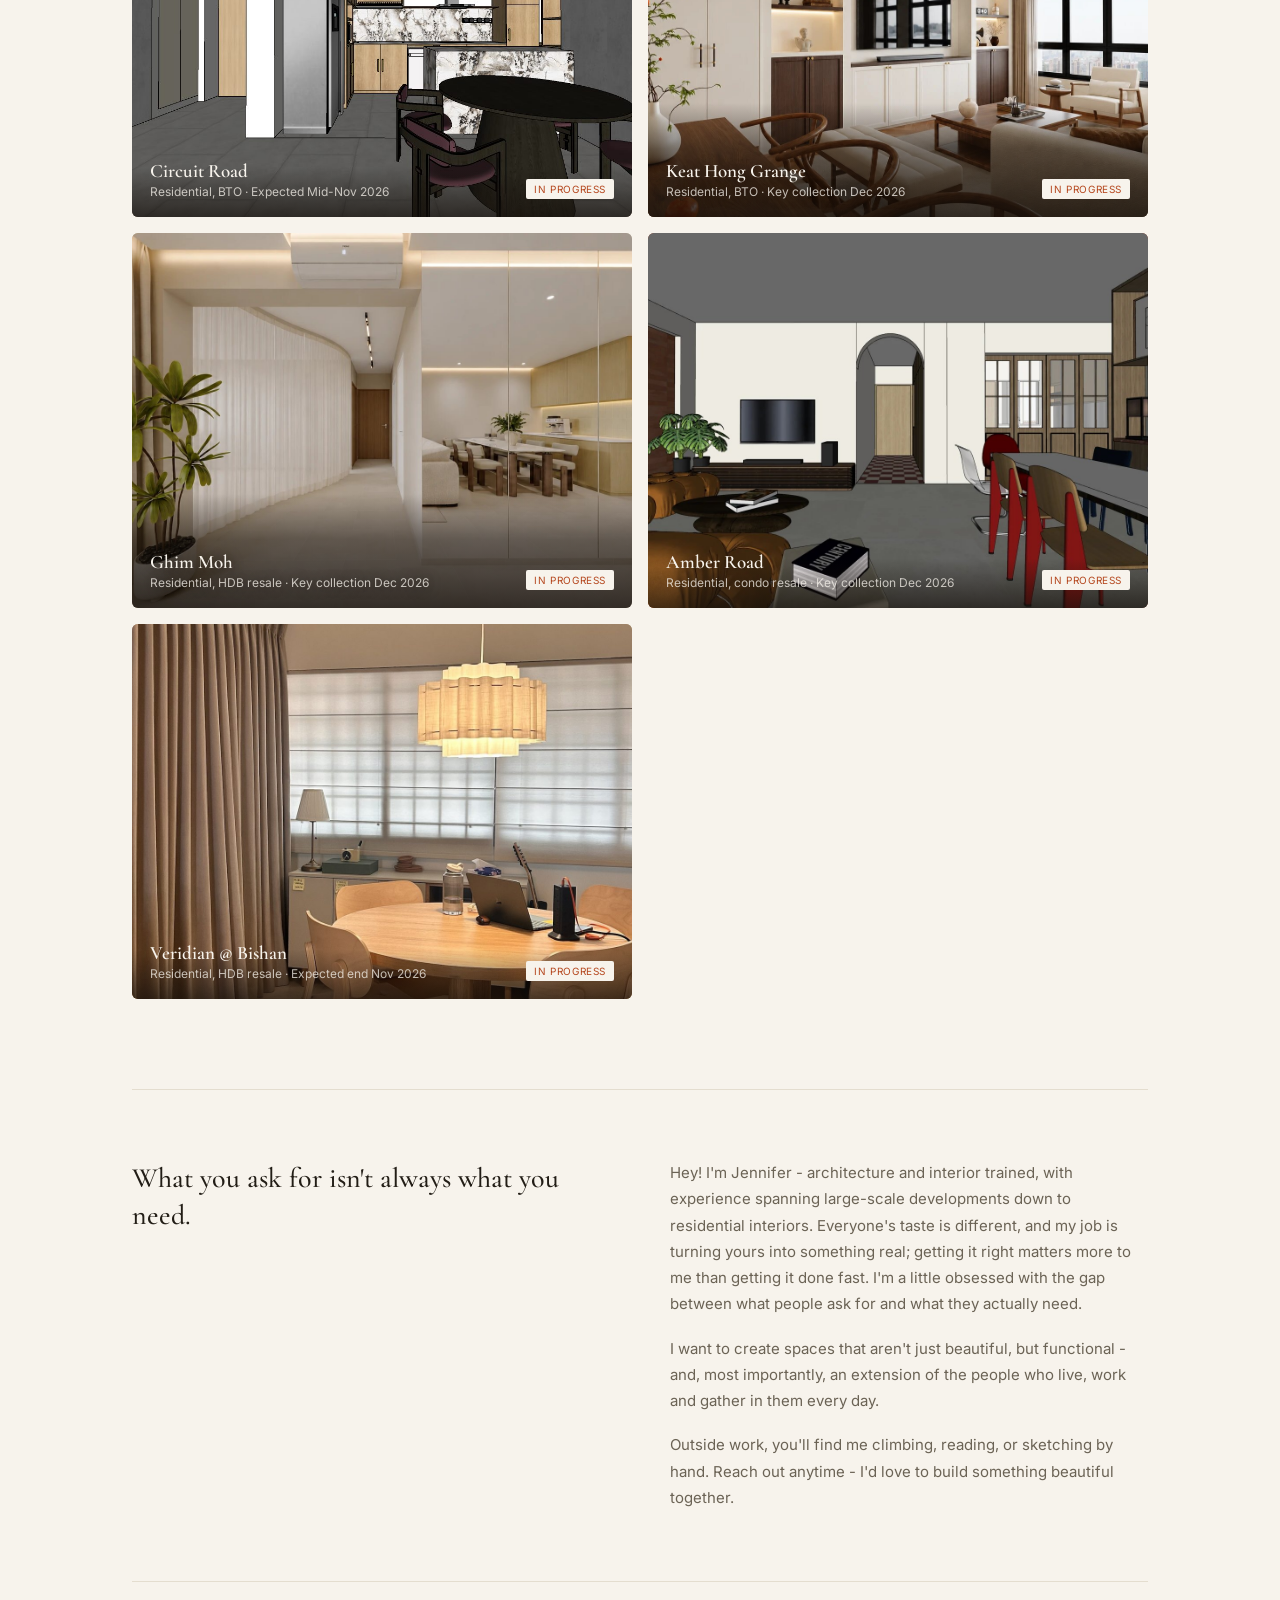
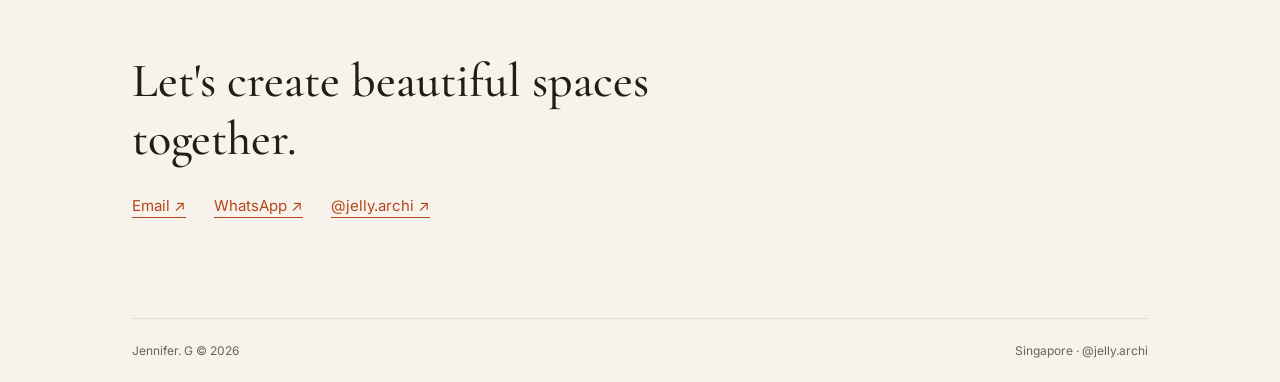
==== commit edf6d9cf: "Ghim Moh: new cover and living/dining renders; stronger card text overlay Co-Authored-By: Claude Opu" ====
--- a/index.html
+++ b/index.html
@@ -99,7 +99,7 @@
       </a>
 
       <a class="card ph6" href="slow-sunday.html">
-        <img loading="lazy" decoding="async" src="slow-sunday-living-curtain.jpg" alt="Ghim Moh living room between the curved curtains and the dining area">
+        <img loading="lazy" decoding="async" src="ghim-moh-hero.jpg" alt="Ghim Moh curved sheer curtain wall beside a full-height mirror">
         <div class="meta">
           <div>
             <span class="name">Ghim Moh</span>
--- a/styles.css
+++ b/styles.css
@@ -127,8 +127,8 @@
 .card.ph9 { background: #9C4A35; }
 .card.ph8 .meta,
 .card.ph5 .meta { background: linear-gradient(to top, rgba(20,15,10,0.8), rgba(20,15,10,0) 85%); }
-.card.ph5 .name, .card.ph5 .room { text-shadow: 0 1px 12px rgba(20,15,10,0.6); }
-.card.ph5 .meta { padding-top: 56px; background: linear-gradient(to top, rgba(20,15,10,0.8), rgba(20,15,10,0.5) 60%, rgba(20,15,10,0)); }
+.card.ph5 .name, .card.ph5 .room, .card.ph6 .name, .card.ph6 .room { text-shadow: 0 1px 12px rgba(20,15,10,0.6); }
+.card.ph5 .meta, .card.ph6 .meta { padding-top: 56px; background: linear-gradient(to top, rgba(20,15,10,0.8), rgba(20,15,10,0.5) 60%, rgba(20,15,10,0)); }
 
 .card img {
   position: absolute;
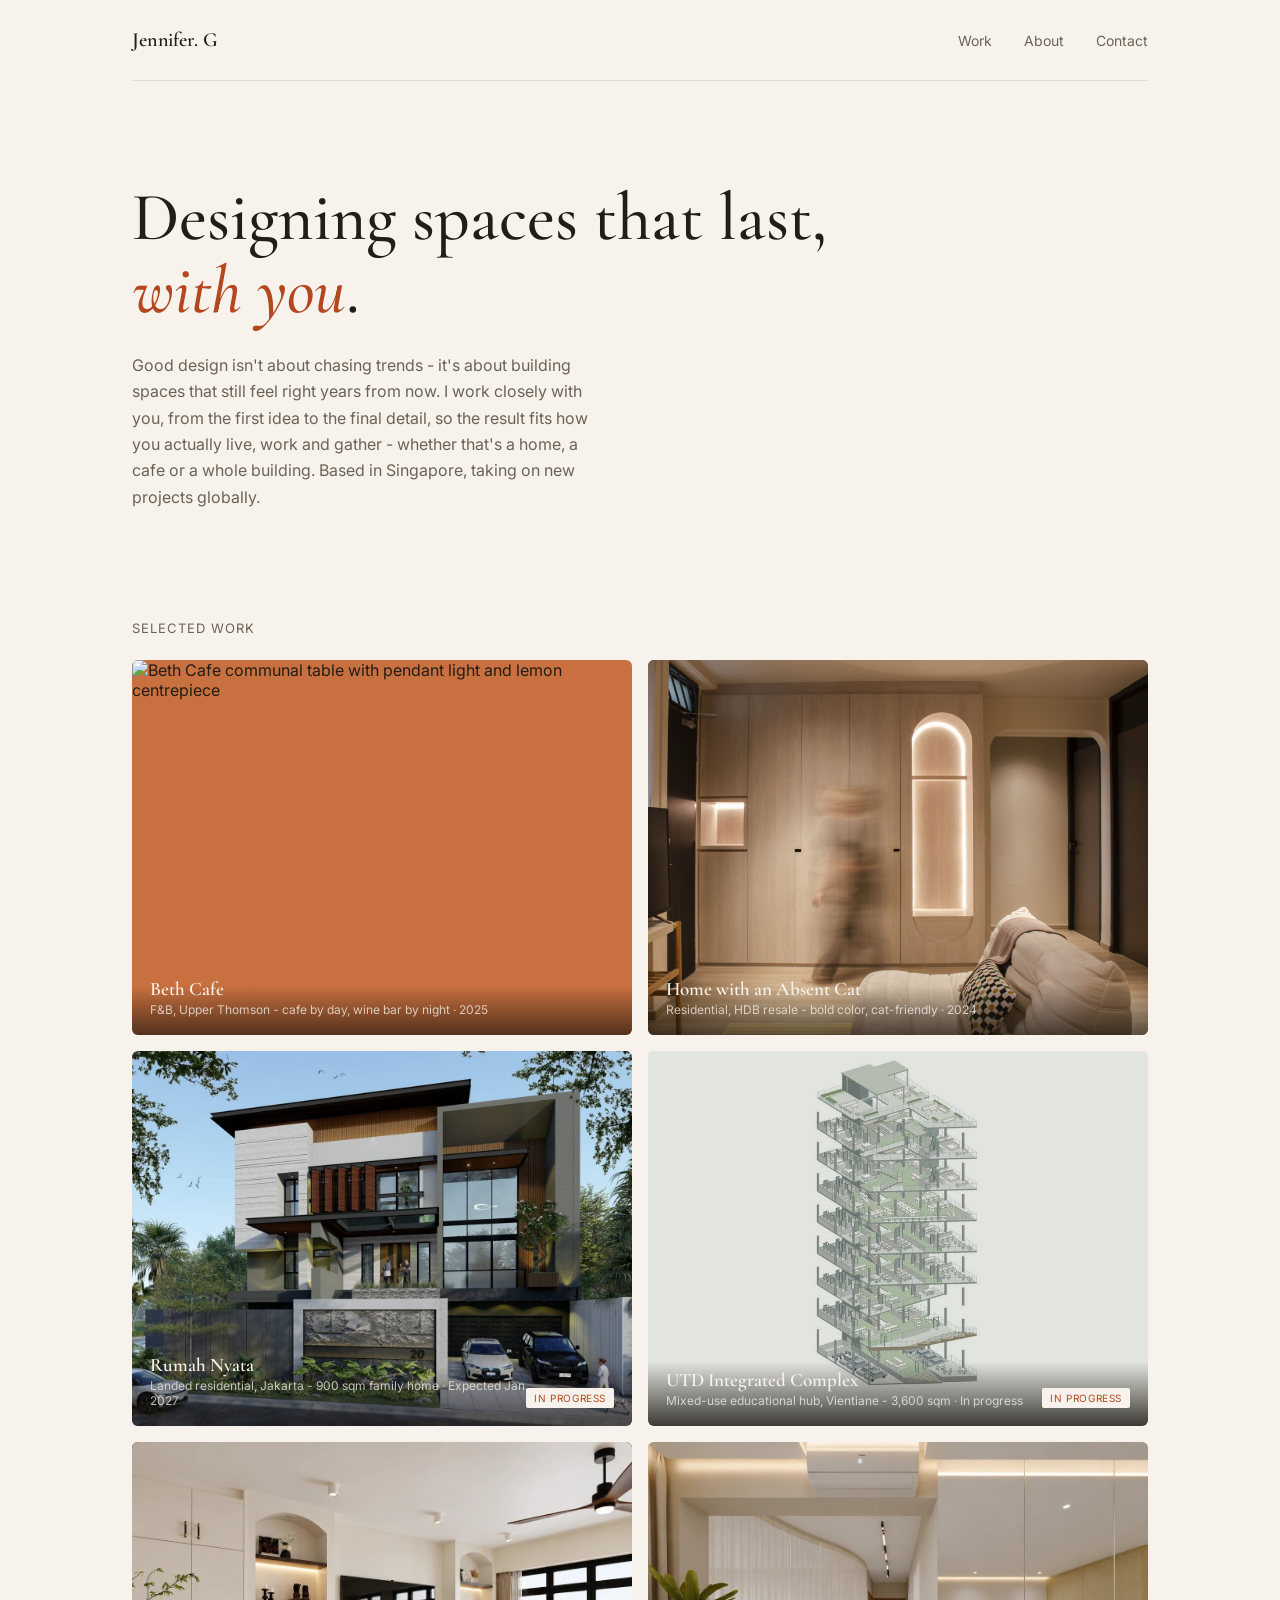
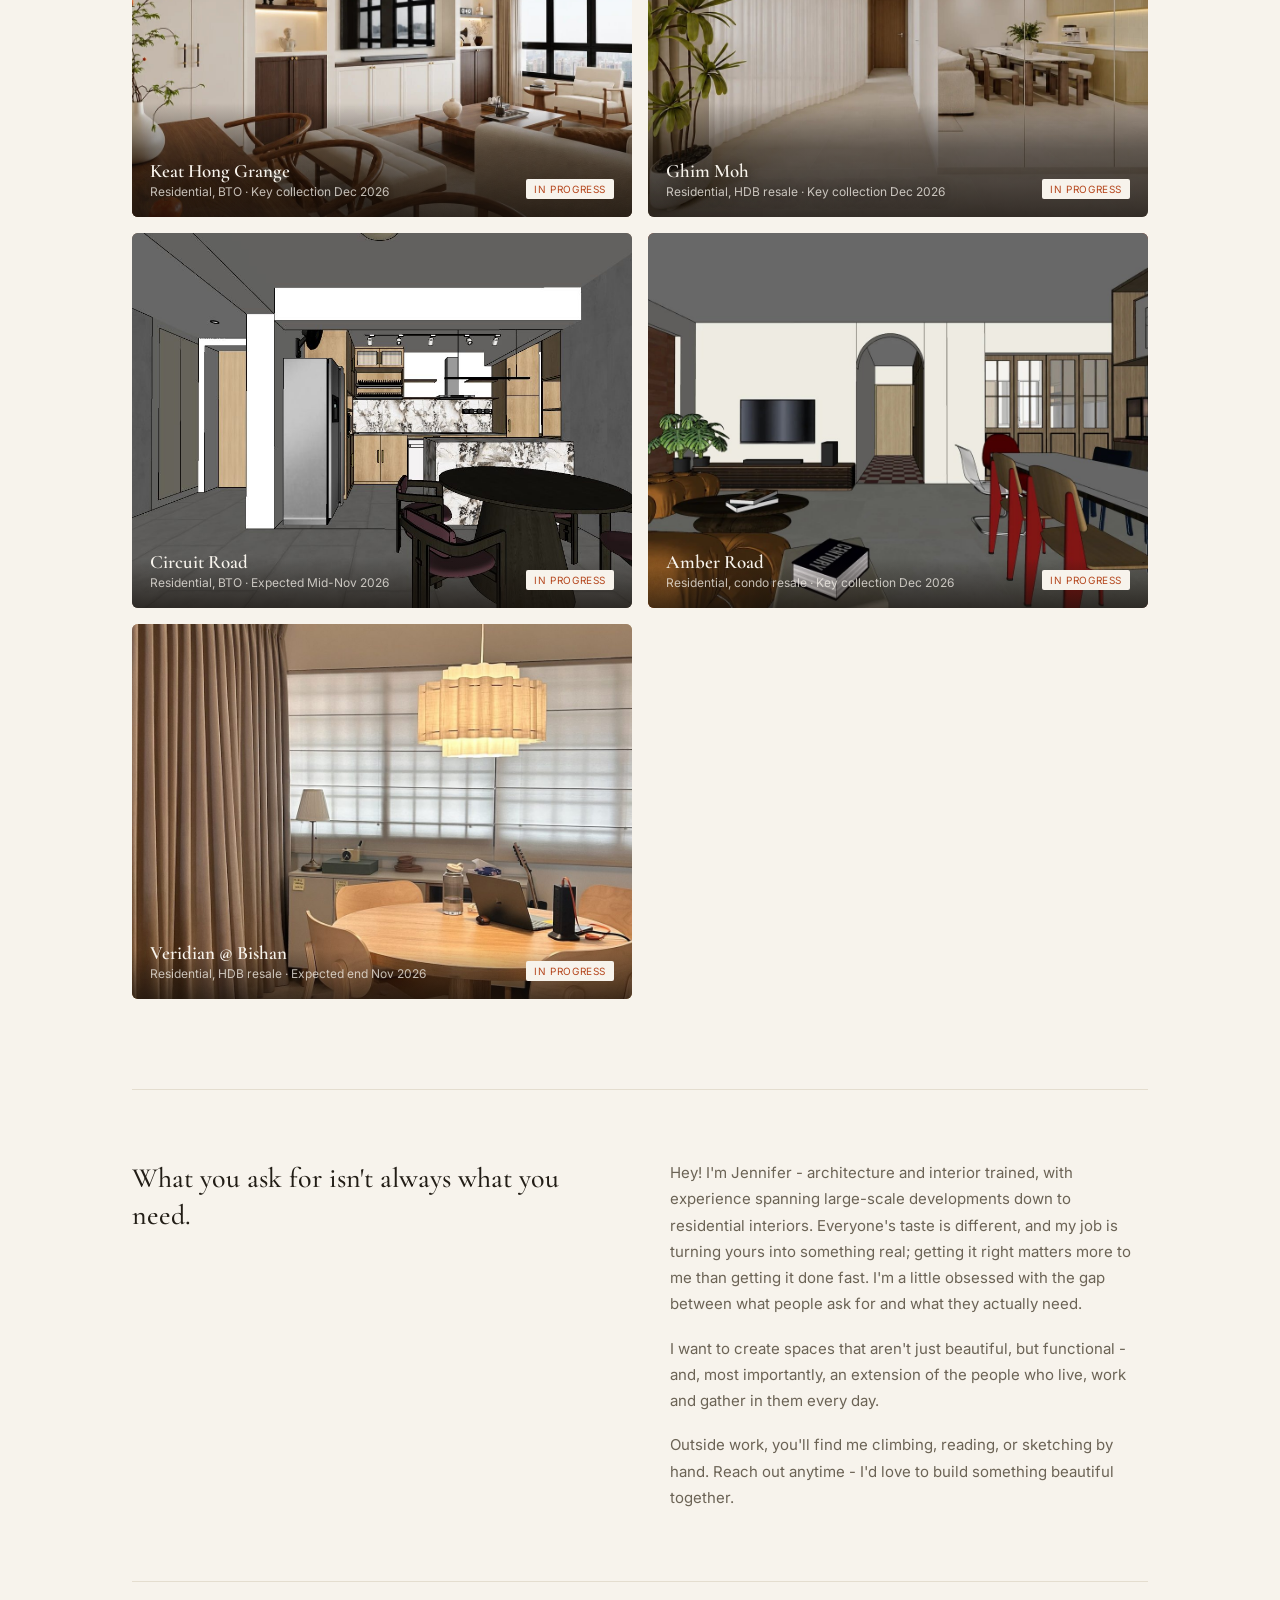
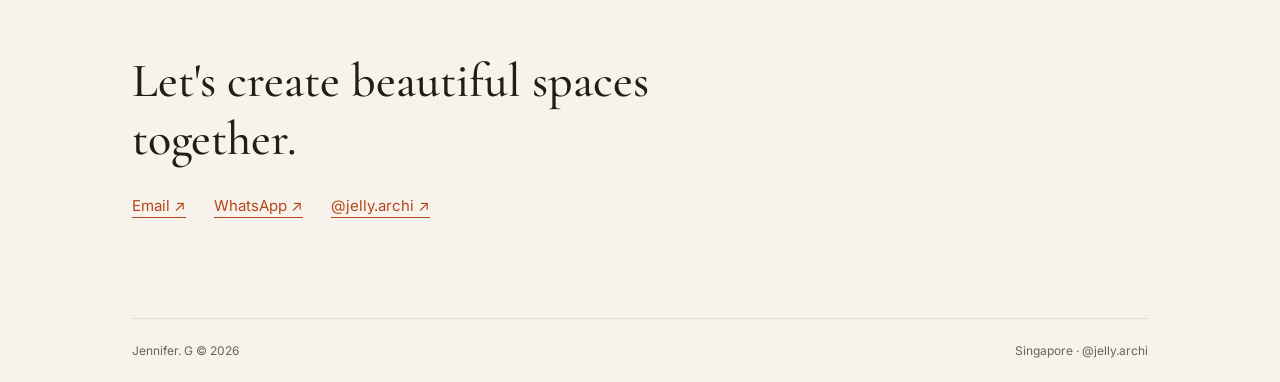
==== commit aad13087: "Homepage: move Circuit Road after Ghim Moh Co-Authored-By: Claude Opus 5.5 <noreply@anthropic.com> C" ====
--- a/index.html
+++ b/index.html
@@ -76,17 +76,6 @@
         </div>
       </a>
 
-      <a class="card ph4" href="room-to-move.html">
-        <img loading="lazy" decoding="async" src="room-hero.jpg" alt="Circuit Road kitchen with marble waterfall island">
-        <div class="meta">
-          <div>
-            <span class="name">Circuit Road</span>
-            <span class="room">Residential, BTO · Expected Mid-Nov 2026</span>
-          </div>
-          <span class="tag">In progress</span>
-        </div>
-      </a>
-
       <a class="card ph5" href="held-over.html">
         <img loading="lazy" decoding="async" src="held-living-hero.jpg" alt="Keat Hong Grange living room with arched lit niches and city view windows">
         <div class="meta">
@@ -104,6 +93,17 @@
           <div>
             <span class="name">Ghim Moh</span>
             <span class="room">Residential, HDB resale · Key collection Dec 2026</span>
+          </div>
+          <span class="tag">In progress</span>
+        </div>
+      </a>
+
+      <a class="card ph4" href="room-to-move.html">
+        <img loading="lazy" decoding="async" src="room-hero.jpg" alt="Circuit Road kitchen with marble waterfall island">
+        <div class="meta">
+          <div>
+            <span class="name">Circuit Road</span>
+            <span class="room">Residential, BTO · Expected Mid-Nov 2026</span>
           </div>
           <span class="tag">In progress</span>
         </div>
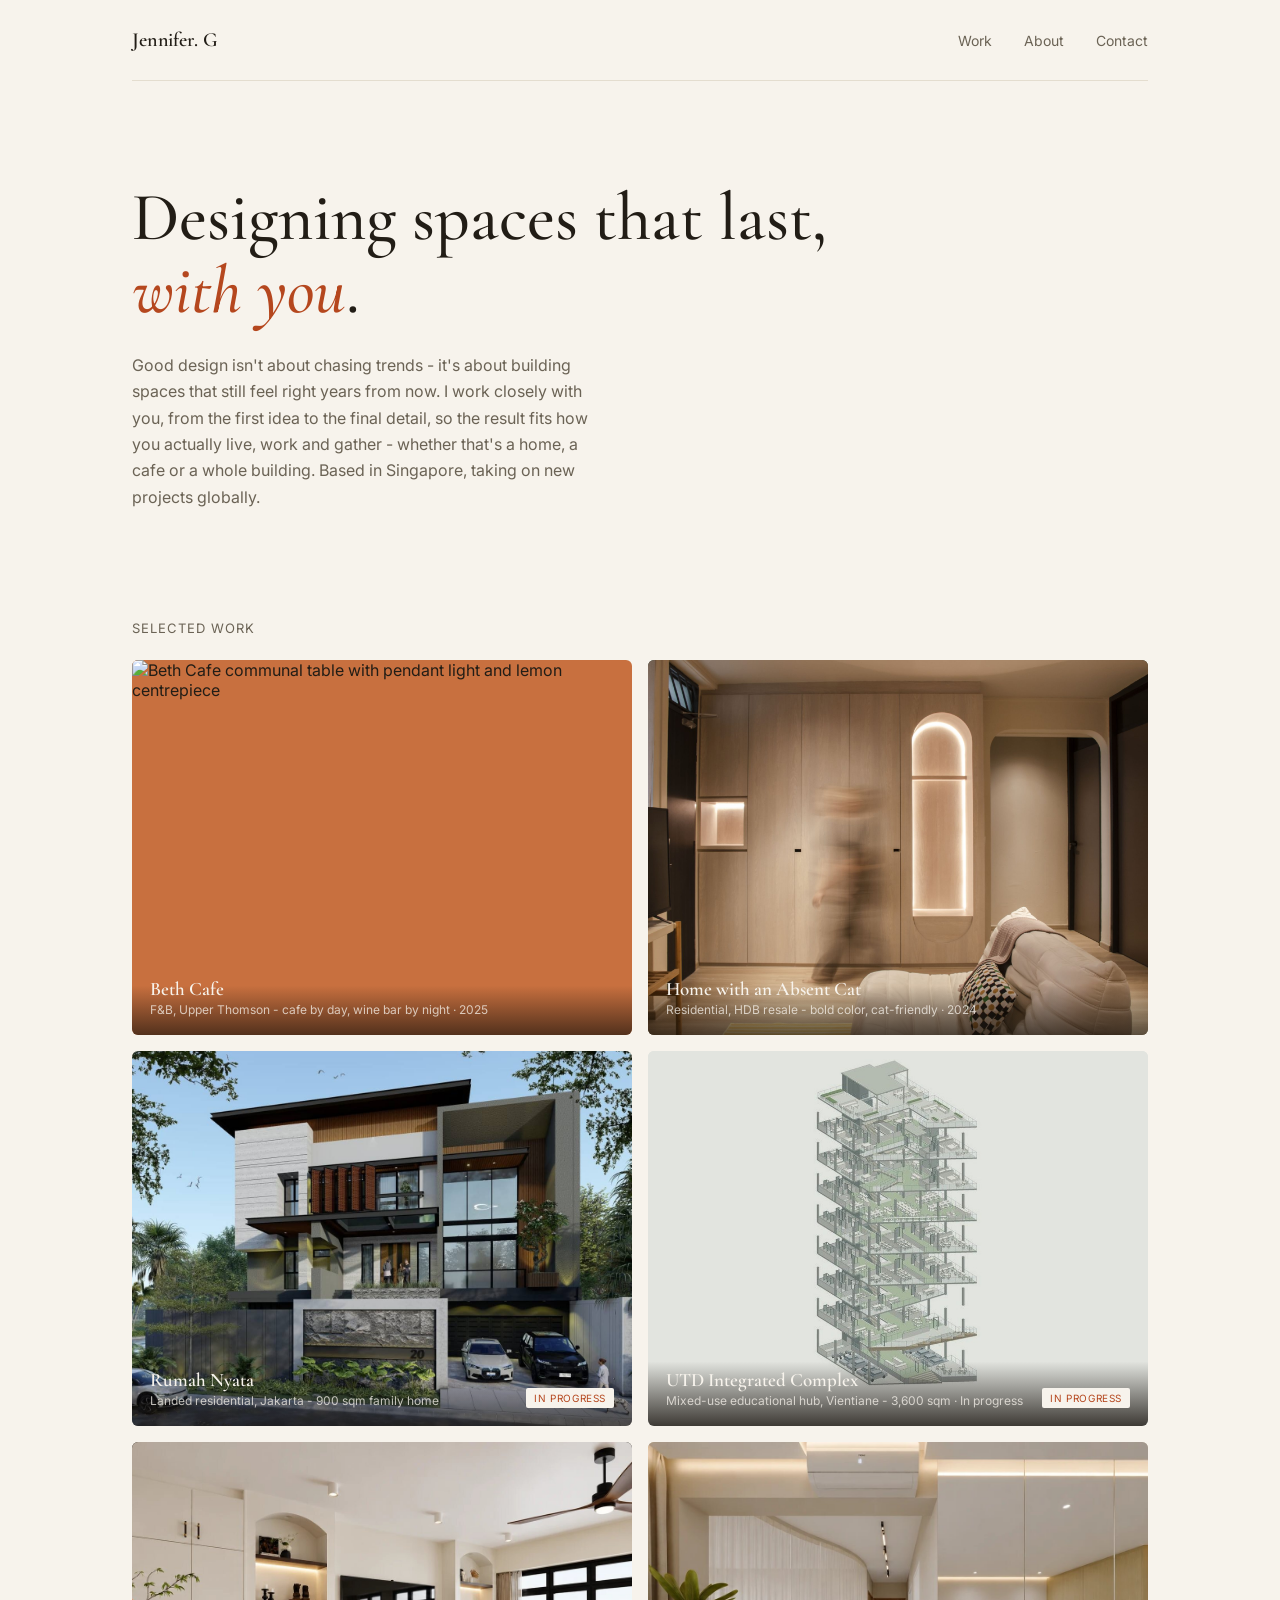
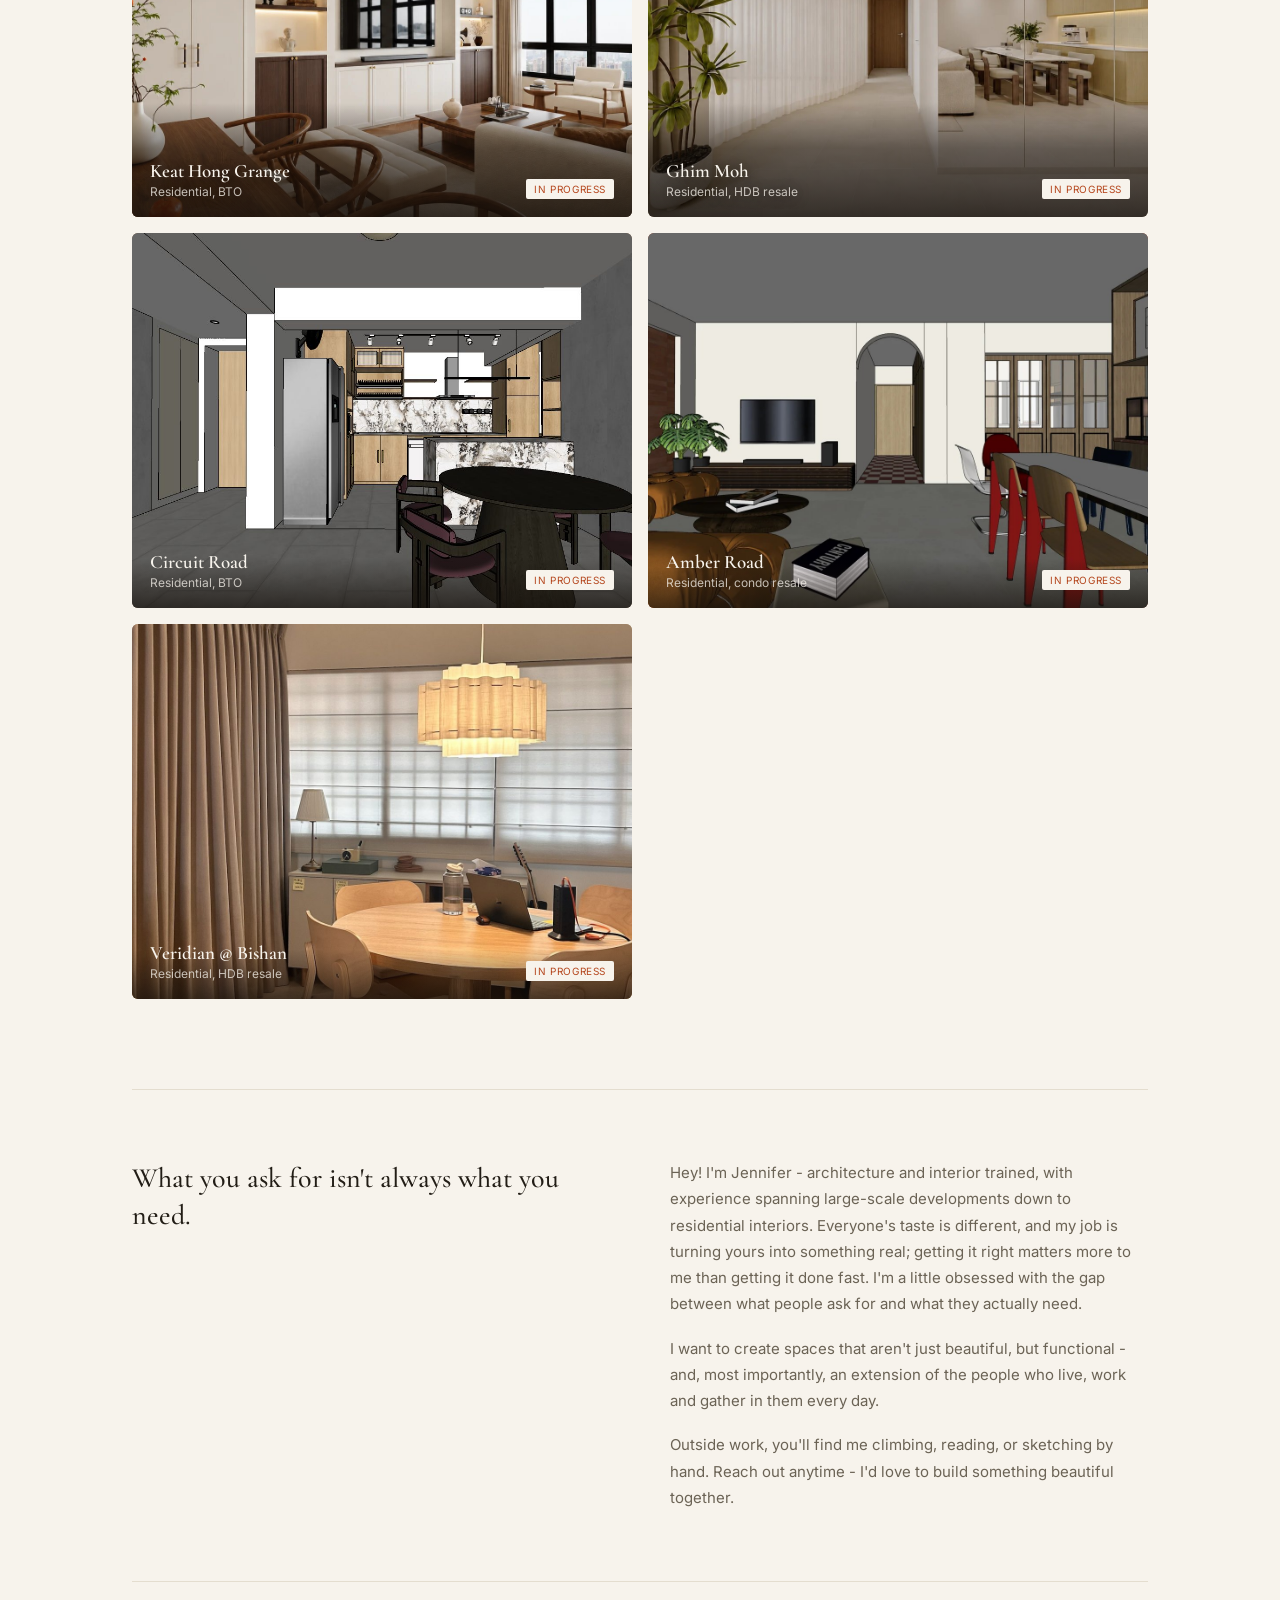
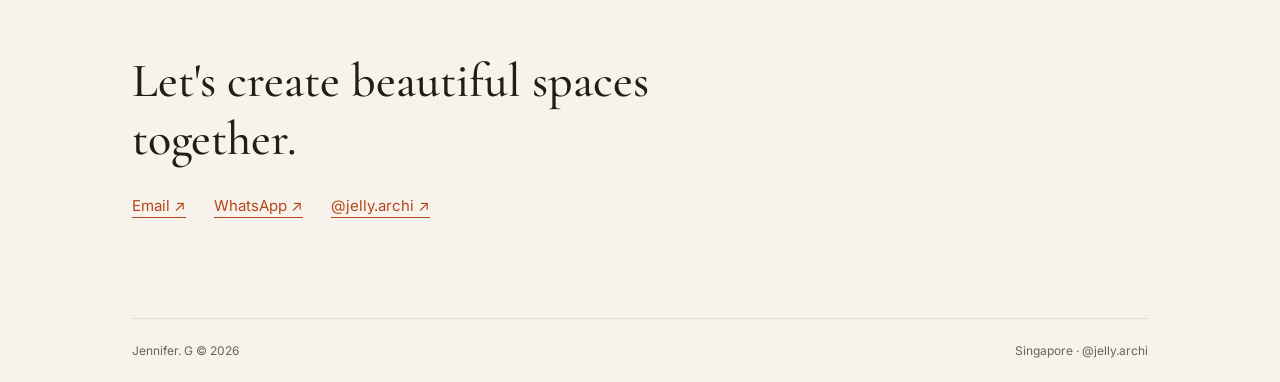
==== commit 8a64e712: "Remove expected completion and key collection dates from in-progress projects Co-Authored-By: Claude" ====
--- a/index.html
+++ b/index.html
@@ -59,7 +59,7 @@
         <div class="meta">
           <div>
             <span class="name">Rumah Nyata</span>
-            <span class="room">Landed residential, Jakarta - 900 sqm family home · Expected Jan 2027</span>
+            <span class="room">Landed residential, Jakarta - 900 sqm family home</span>
           </div>
           <span class="tag">In progress</span>
         </div>
@@ -81,7 +81,7 @@
         <div class="meta">
           <div>
             <span class="name">Keat Hong Grange</span>
-            <span class="room">Residential, BTO · Key collection Dec 2026</span>
+            <span class="room">Residential, BTO</span>
           </div>
           <span class="tag">In progress</span>
         </div>
@@ -92,7 +92,7 @@
         <div class="meta">
           <div>
             <span class="name">Ghim Moh</span>
-            <span class="room">Residential, HDB resale · Key collection Dec 2026</span>
+            <span class="room">Residential, HDB resale</span>
           </div>
           <span class="tag">In progress</span>
         </div>
@@ -103,7 +103,7 @@
         <div class="meta">
           <div>
             <span class="name">Circuit Road</span>
-            <span class="room">Residential, BTO · Expected Mid-Nov 2026</span>
+            <span class="room">Residential, BTO</span>
           </div>
           <span class="tag">In progress</span>
         </div>
@@ -114,7 +114,7 @@
         <div class="meta">
           <div>
             <span class="name">Amber Road</span>
-            <span class="room">Residential, condo resale · Key collection Dec 2026</span>
+            <span class="room">Residential, condo resale</span>
           </div>
           <span class="tag">In progress</span>
         </div>
@@ -125,7 +125,7 @@
         <div class="meta">
           <div>
             <span class="name">Veridian @ Bishan</span>
-            <span class="room">Residential, HDB resale · Expected end Nov 2026</span>
+            <span class="room">Residential, HDB resale</span>
           </div>
           <span class="tag">In progress</span>
         </div>
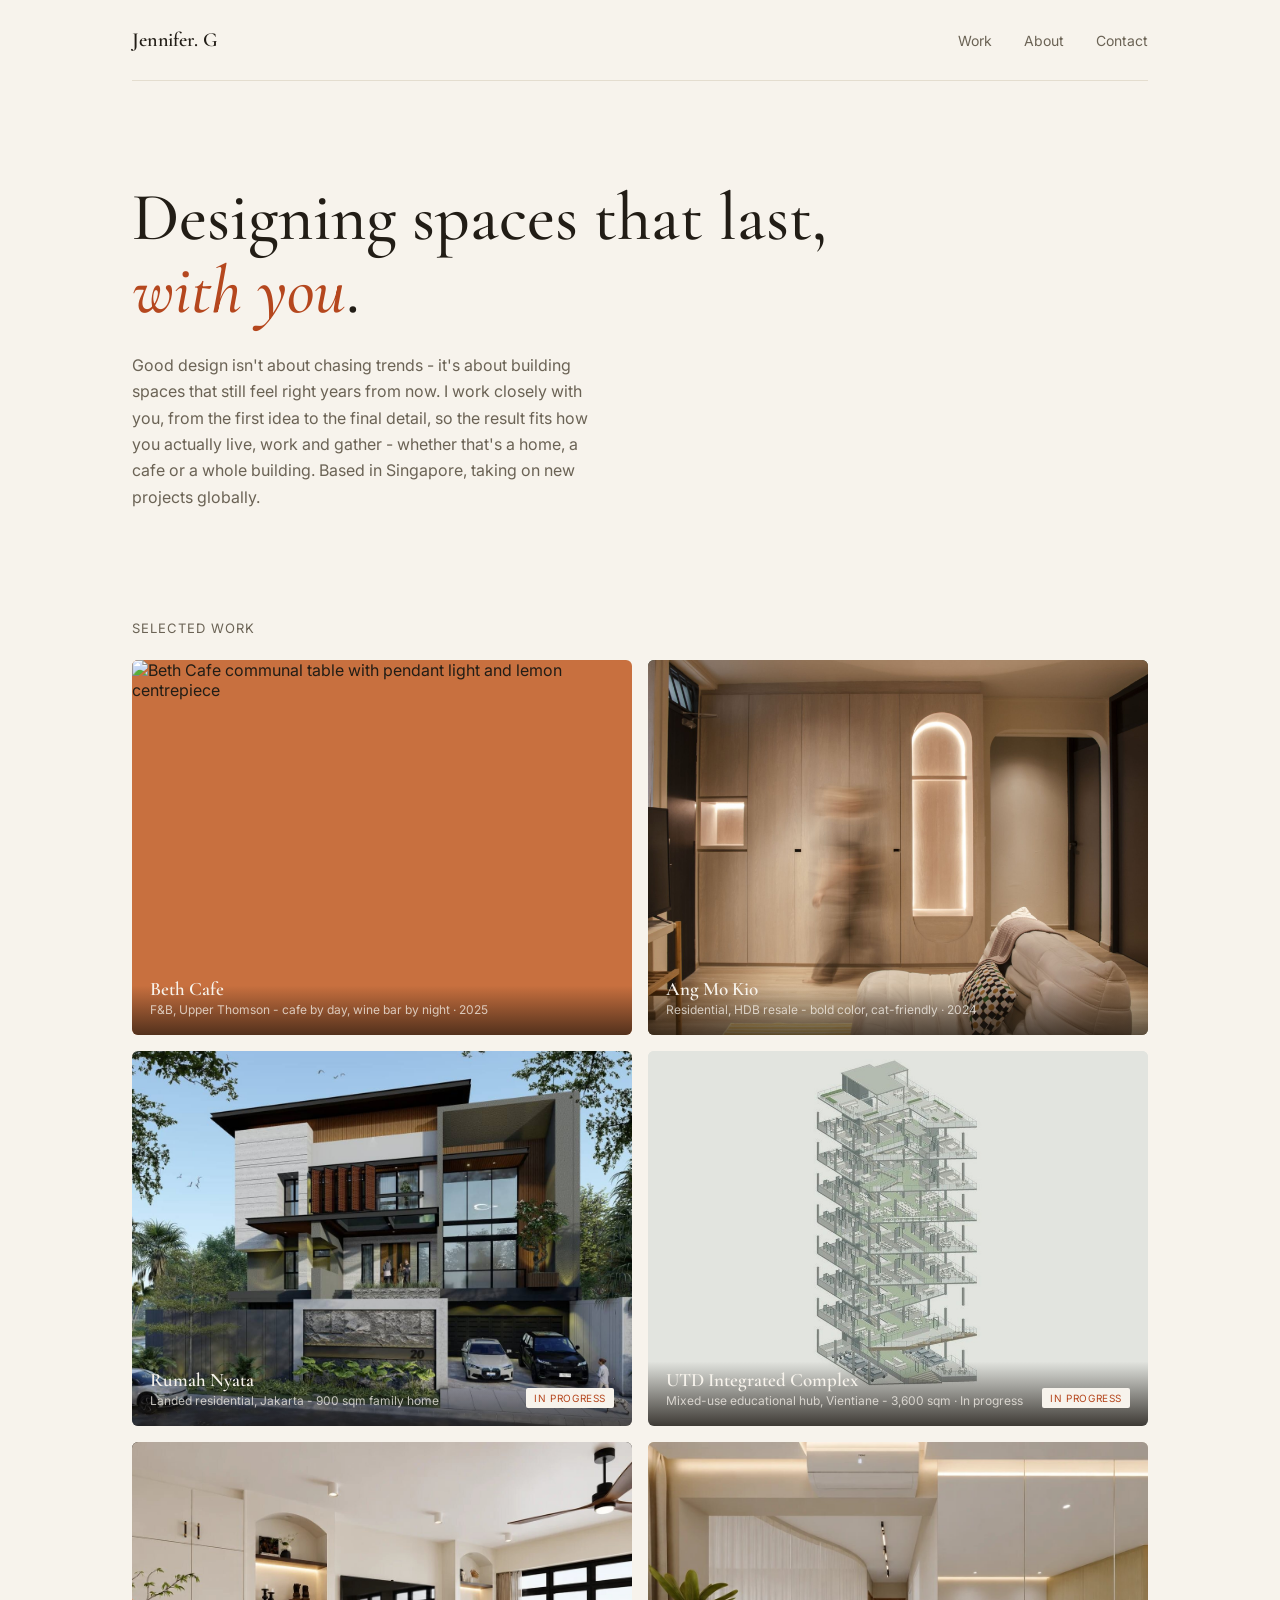
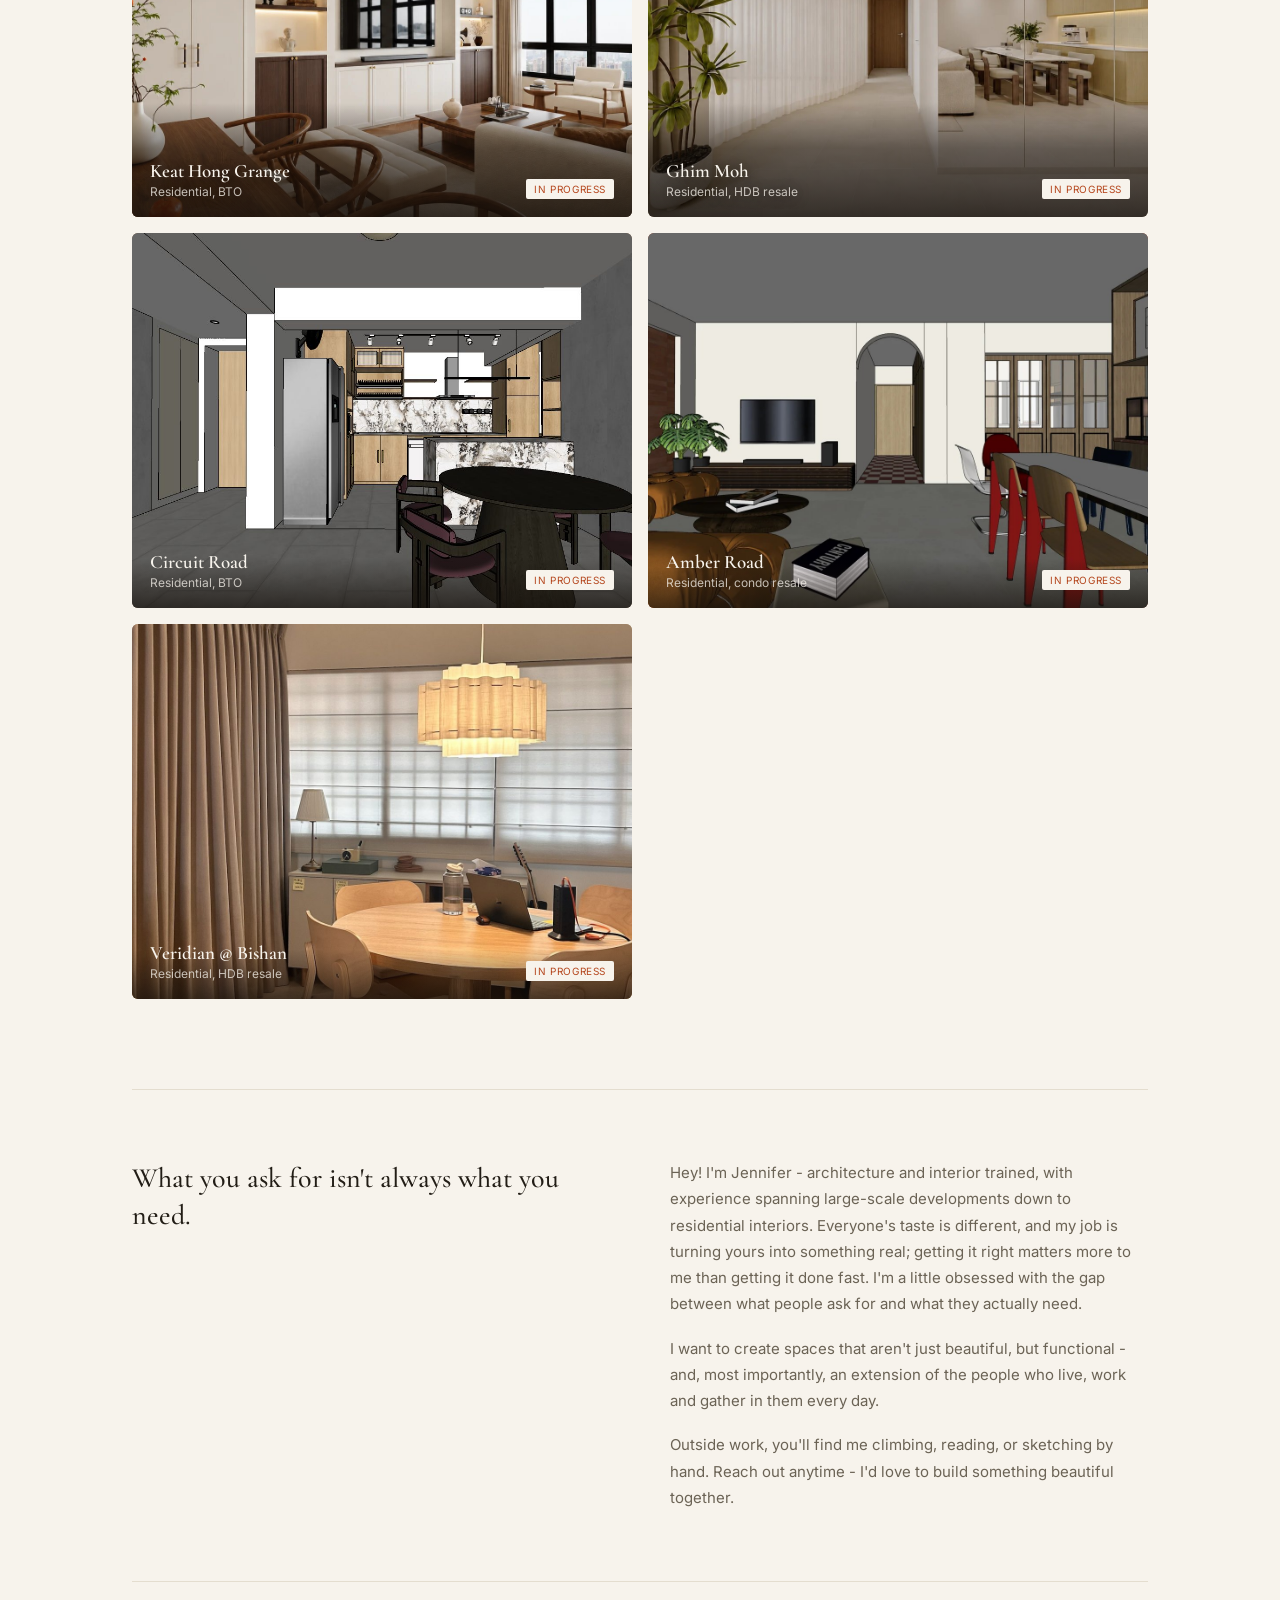
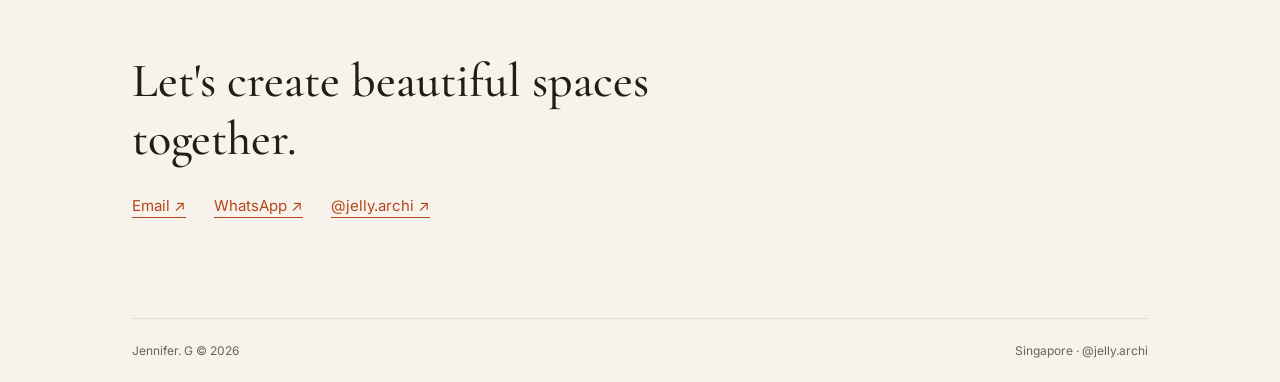
==== commit e6875a06: "Rename Home with an Absent Cat to Ang Mo Kio Co-Authored-By: Claude Opus 5.5 <noreply@anthropic.com>" ====
--- a/index.html
+++ b/index.html
@@ -45,10 +45,10 @@
       </a>
 
       <a class="card ph2" href="absent-cat.html">
-        <img loading="lazy" decoding="async" src="cindy-hero.jpg" alt="Home with an Absent Cat living room with arched lit niche">
+        <img loading="lazy" decoding="async" src="cindy-hero.jpg" alt="Ang Mo Kio living room with arched lit niche">
         <div class="meta">
           <div>
-            <span class="name">Home with an Absent Cat</span>
+            <span class="name">Ang Mo Kio</span>
             <span class="room">Residential, HDB resale - bold color, cat-friendly · 2024</span>
           </div>
         </div>
